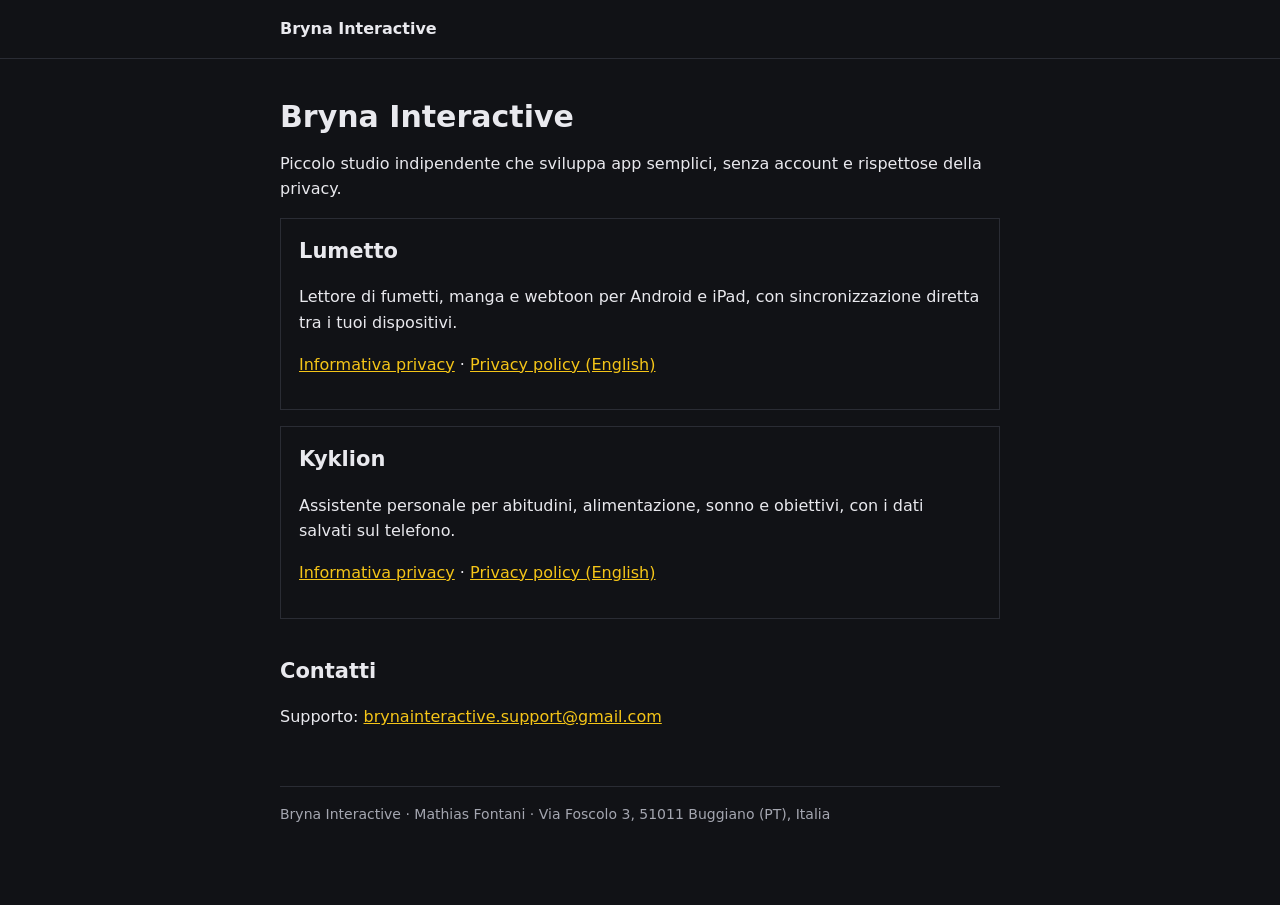
==== index.html @ 42f724b0 "Add files via upload" ====
<!DOCTYPE html>
<html lang="it">
<head>
<meta charset="utf-8">
<meta name="viewport" content="width=device-width, initial-scale=1">
<title>Bryna Interactive</title>
<meta name="description" content="Bryna Interactive: app indipendenti per Android e iPad. Lumetto e Kyklion.">
<link rel="stylesheet" href="style.css">
</head>
<body>
<header class="sito"><div><a class="marchio" href="./">Bryna Interactive</a></div></header>
<main>
  <h1>Bryna Interactive</h1>
  <p>Piccolo studio indipendente che sviluppa app semplici, senza account e rispettose della privacy.</p>

  <section class="app">
    <h2>Lumetto</h2>
    <p>Lettore di fumetti, manga e webtoon per Android e iPad, con sincronizzazione diretta tra i tuoi dispositivi.</p>
    <p><a href="lumetto/privacy.html">Informativa privacy</a> · <a href="lumetto/privacy.html#en">Privacy policy (English)</a></p>
  </section>

  <section class="app">
    <h2>Kyklion</h2>
    <p>Assistente personale per abitudini, alimentazione, sonno e obiettivi, con i dati salvati sul telefono.</p>
    <p><a href="kyklion/privacy.html">Informativa privacy</a> · <a href="kyklion/privacy.html#en">Privacy policy (English)</a></p>
  </section>

  <h2>Contatti</h2>
  <p>Supporto: <a href="mailto:brynainteractive.support@gmail.com">brynainteractive.support@gmail.com</a></p>

  <footer>Bryna Interactive · Mathias Fontani · Via Foscolo 3, 51011 Buggiano (PT), Italia</footer>
</main>
</body>
</html>
---- style.css ----
:root {
  --sfondo: #111216;
  --testo: #e9e9ee;
  --tenue: #a4a6b0;
  --accento: #f5c518;
  --linea: #2a2c34;
}
* { box-sizing: border-box; }
html { -webkit-text-size-adjust: 100%; }
body {
  margin: 0;
  background: var(--sfondo);
  color: var(--testo);
  font: 16px/1.6 system-ui, -apple-system, "Segoe UI", Roboto, sans-serif;
}
main { max-width: 760px; margin: 0 auto; padding: 40px 20px 80px; }
header.sito { border-bottom: 1px solid var(--linea); }
header.sito div { max-width: 760px; margin: 0 auto; padding: 16px 20px; display: flex; gap: 16px; align-items: baseline; flex-wrap: wrap; }
header.sito a.marchio { color: var(--testo); font-weight: 700; text-decoration: none; }
nav.lingue { margin-left: auto; font-size: 14px; }
a { color: var(--accento); }
h1 { font-size: 30px; line-height: 1.2; margin: 0 0 8px; }
h2 { font-size: 21px; margin: 36px 0 8px; }
h3 { font-size: 17px; margin: 24px 0 6px; }
p.data { color: var(--tenue); margin-top: 0; }
.riquadro { border: 1px solid var(--linea); border-left: 3px solid var(--accento); padding: 12px 16px; margin: 20px 0; }
.riquadro p { margin: 6px 0; }
ul { padding-left: 22px; }
table { border-collapse: collapse; width: 100%; margin: 12px 0; font-size: 15px; }
th, td { border: 1px solid var(--linea); padding: 8px 10px; text-align: left; vertical-align: top; }
th { color: var(--tenue); font-weight: 600; }
hr { border: 0; border-top: 1px solid var(--linea); margin: 56px 0; }
footer { color: var(--tenue); font-size: 14px; border-top: 1px solid var(--linea); padding-top: 16px; margin-top: 56px; }
.app { border: 1px solid var(--linea); padding: 16px 18px; margin: 16px 0; }
.app h2 { margin-top: 0; }
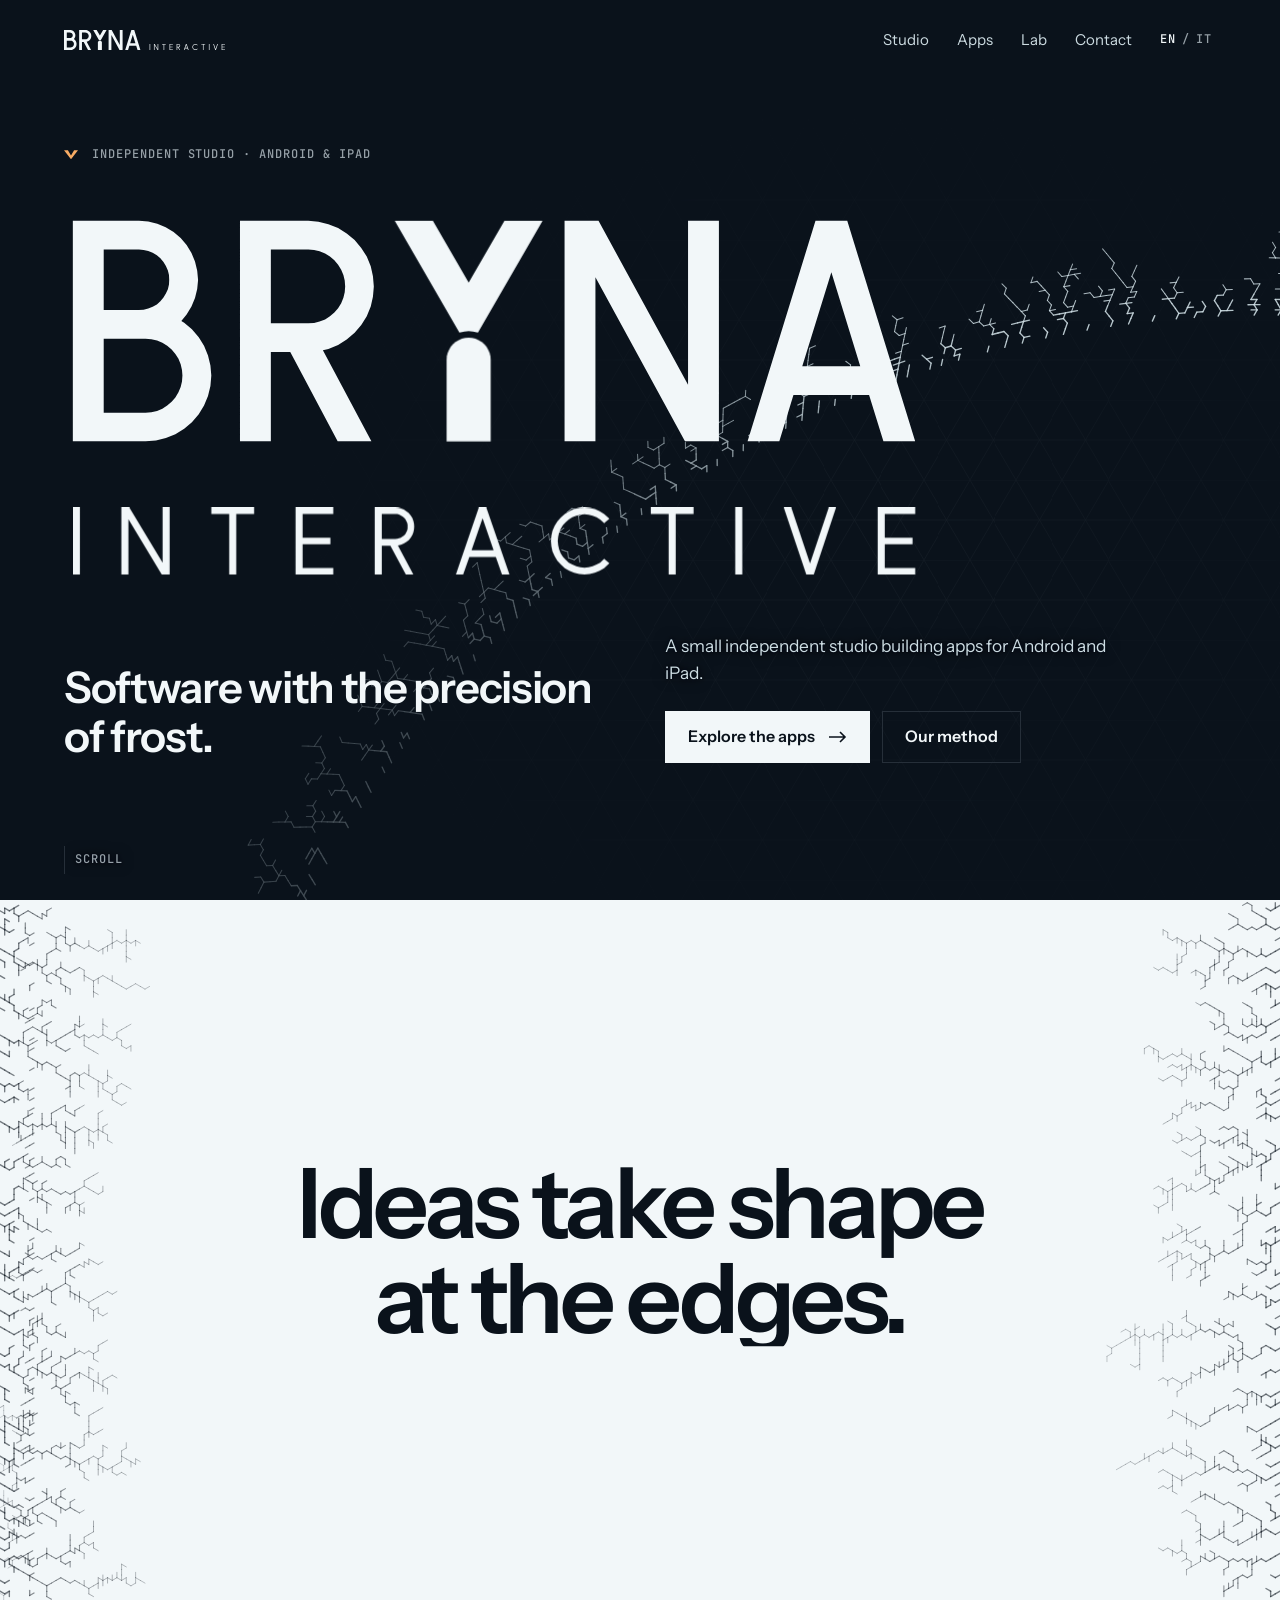
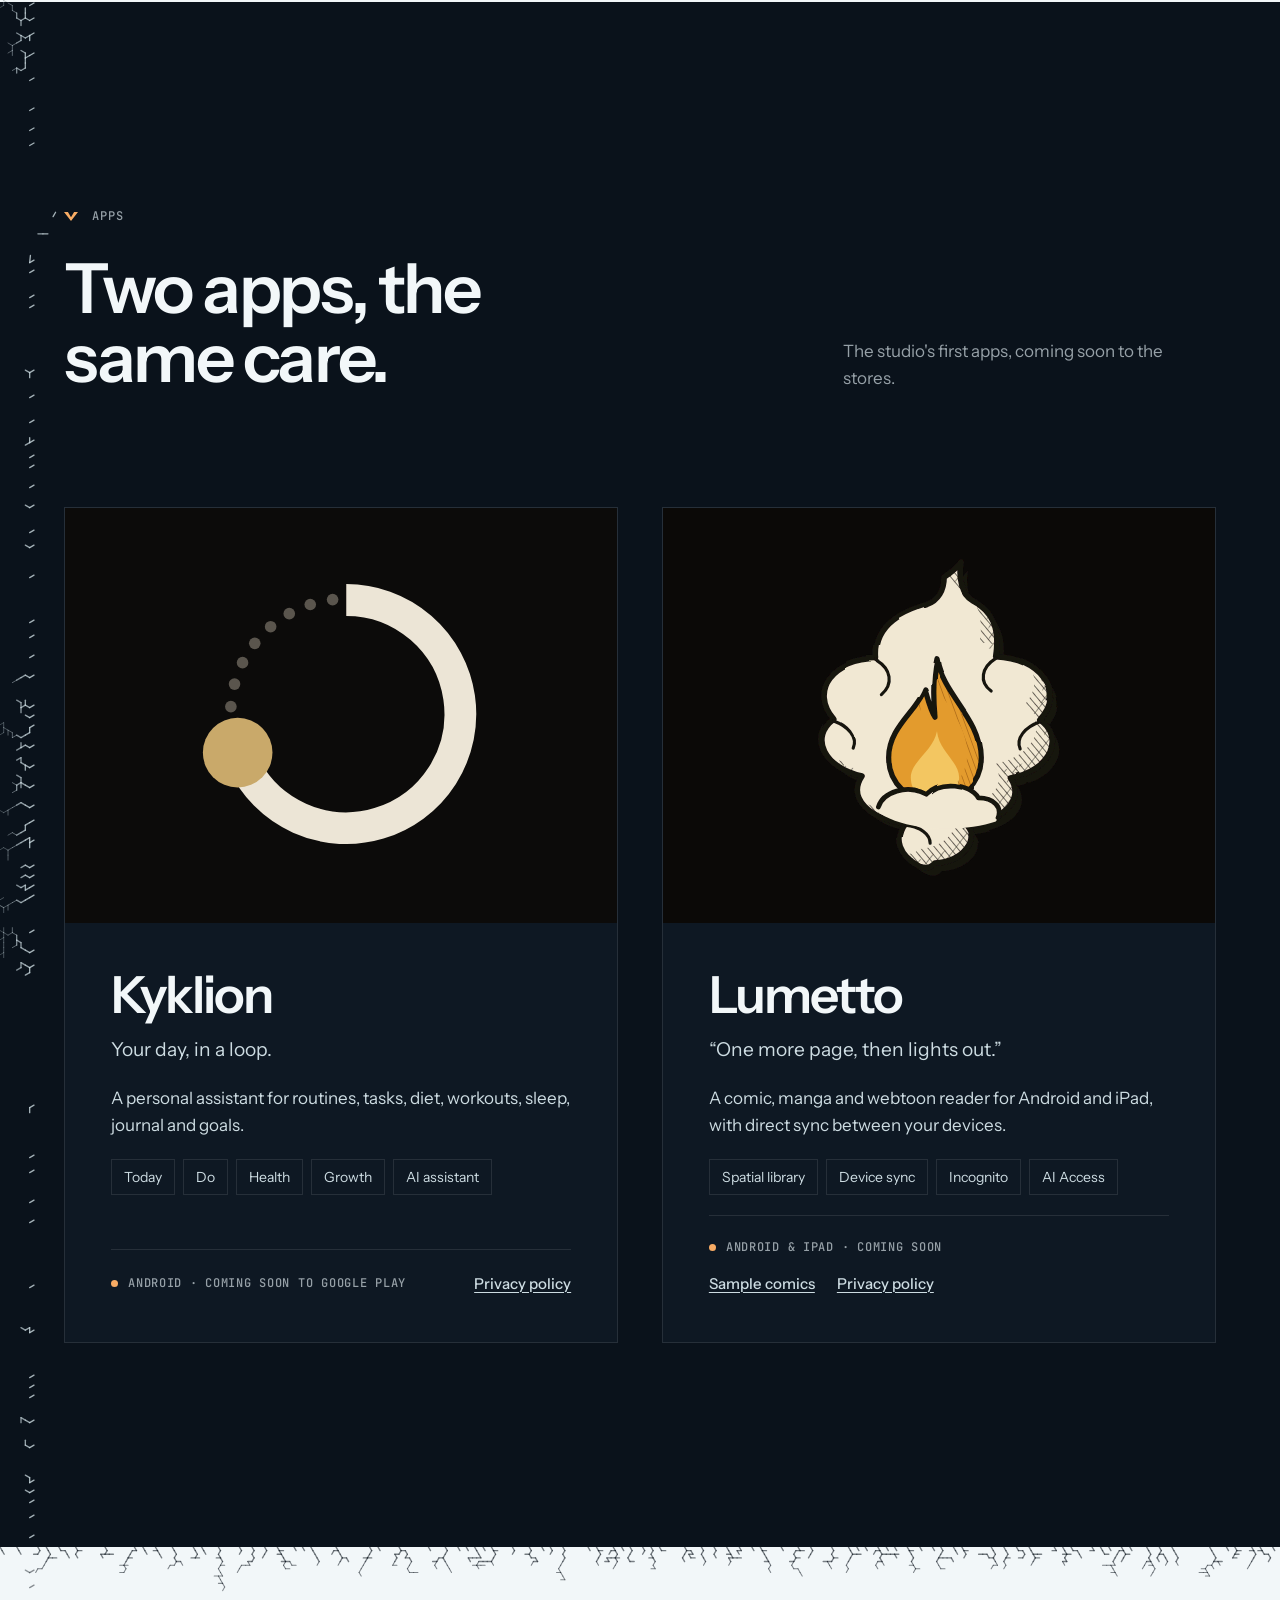
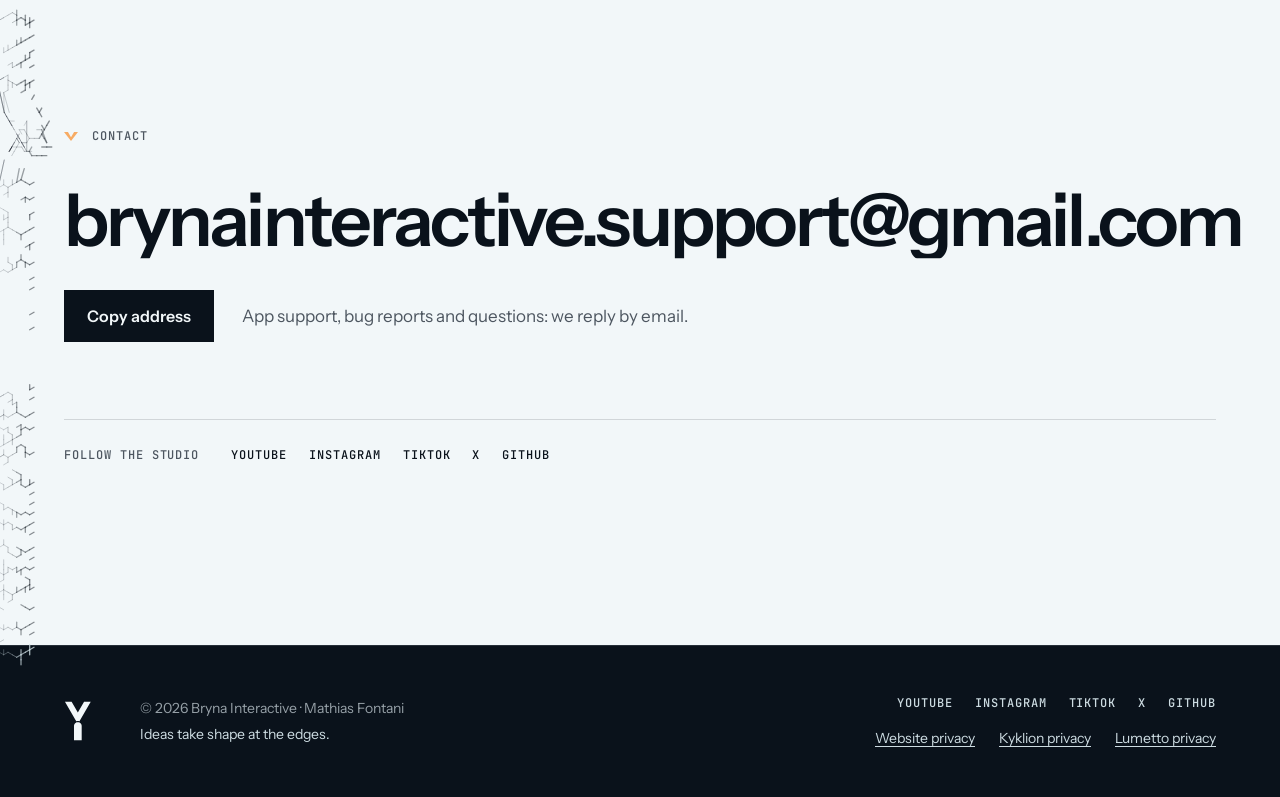
==== commit b2191bf8: "Restyle" ====
--- a/index.html
+++ b/index.html
@@ -1,34 +1,216 @@
 <!DOCTYPE html>
-<html lang="it">
+<html lang="en" data-lang="en" data-titolo-en="Bryna Interactive — independent app studio for Android and iPad" data-titolo-it="Bryna Interactive — studio indipendente di app per Android e iPad" data-desc-en="Bryna Interactive is an independent studio building apps for Android and iPad: Kyklion and Lumetto." data-desc-it="Bryna Interactive è uno studio indipendente che sviluppa app per Android e iPad: Kyklion e Lumetto.">
 <head>
 <meta charset="utf-8">
-<meta name="viewport" content="width=device-width, initial-scale=1">
-<title>Bryna Interactive</title>
-<meta name="description" content="Bryna Interactive: app indipendenti per Android e iPad. Lumetto e Kyklion.">
+<meta name="viewport" content="width=device-width, initial-scale=1, viewport-fit=cover">
+<title>Bryna Interactive — independent app studio for Android and iPad</title>
+<meta name="description" content="Bryna Interactive is an independent studio building apps for Android and iPad: Kyklion and Lumetto.">
+<link rel="canonical" href="https://bryna-interactive.github.io/">
+<meta name="theme-color" content="#0A121B">
+<meta name="color-scheme" content="dark">
+<link rel="icon" href="favicon.svg" type="image/svg+xml">
+<meta property="og:type" content="website">
+<meta property="og:site_name" content="Bryna Interactive">
+<meta property="og:title" content="Bryna Interactive — independent app studio for Android and iPad">
+<meta property="og:description" content="Bryna Interactive is an independent studio building apps for Android and iPad: Kyklion and Lumetto.">
+<meta property="og:url" content="https://bryna-interactive.github.io/">
+<meta property="og:locale" content="en_GB">
+<meta property="og:locale:alternate" content="it_IT">
+<meta property="og:image" content="https://bryna-interactive.github.io/og.png">
+<meta property="og:image:width" content="1200">
+<meta property="og:image:height" content="630">
+<meta name="twitter:card" content="summary_large_image">
+<link rel="preload" href="instrument-sans.woff2" as="font" type="font/woff2" crossorigin>
 <link rel="stylesheet" href="style.css">
+<script>
+  (function (d) {
+    var l = 'en';
+    try { if (localStorage.getItem('bryna-lingua') === 'it') l = 'it'; } catch (e) {}
+    d.lang = l; d.setAttribute('data-lang', l); d.className = 'js';
+  })(document.documentElement);
+</script>
+<script type="application/ld+json">{"@context": "https://schema.org", "@type": "Organization", "name": "Bryna Interactive", "url": "https://bryna-interactive.github.io/", "logo": "https://bryna-interactive.github.io/og.png", "email": "brynainteractive.support@gmail.com", "founder": {"@type": "Person", "name": "Mathias Fontani"}, "sameAs": ["https://www.youtube.com/@BrynaInteractive", "https://www.instagram.com/brynainteractive/", "https://www.tiktok.com/@brynainteractive", "https://x.com/BrynaInt", "https://github.com/Bryna-Interactive"]}</script>
 </head>
-<body>
-<header class="sito"><div><a class="marchio" href="./">Bryna Interactive</a></div></header>
-<main>
-  <h1>Bryna Interactive</h1>
-  <p>Piccolo studio indipendente che sviluppa app semplici, senza account e rispettose della privacy.</p>
-
-  <section class="app">
-    <h2>Lumetto</h2>
-    <p>Lettore di fumetti, manga e webtoon per Android e iPad, con sincronizzazione diretta tra i tuoi dispositivi.</p>
-    <p><a href="lumetto/privacy.html">Informativa privacy</a> · <a href="lumetto/privacy.html#en">Privacy policy (English)</a></p>
-  </section>
-
-  <section class="app">
-    <h2>Kyklion</h2>
-    <p>Assistente personale per abitudini, alimentazione, sonno e obiettivi, con i dati salvati sul telefono.</p>
-    <p><a href="kyklion/privacy.html">Informativa privacy</a> · <a href="kyklion/privacy.html#en">Privacy policy (English)</a></p>
-  </section>
-
-  <h2>Contatti</h2>
-  <p>Supporto: <a href="mailto:brynainteractive.support@gmail.com">brynainteractive.support@gmail.com</a></p>
-
-  <footer>Bryna Interactive · Mathias Fontani · Via Foscolo 3, 51011 Buggiano (PT), Italia</footer>
+<body class="p-home">
+<a class="skip" href="#contenuto"><span class="t-en" lang="en">Skip to content</span><span class="t-it" lang="it">Vai al contenuto</span></a>
+<svg width="0" height="0" style="position:absolute" aria-hidden="true" focusable="false">
+  <defs>
+    <path id="b-altre" fill="currentColor" fill-rule="evenodd" d="M42.2 98.5 L46.5 96.8 L50.5 94.3 L54.0 91.3 L57.1 87.7 L59.5 83.8 L61.3 79.4 L62.4 74.9 L62.8 70.2 L62.4 65.6 L61.3 61.1 L59.5 56.7 L57.1 52.8 L54.0 49.2 L50.5 46.2 L49.2 45.4 L51.6 42.5 L53.8 38.9 L55.4 35.0 L56.4 30.9 L56.8 26.8 L56.4 22.6 L55.4 18.5 L53.8 14.6 L51.6 11.0 L48.9 7.8 L45.7 5.1 L42.1 2.9 L38.3 1.3 L34.2 0.3 L30.0 0.0 L0.0 0.0 L0.0 100.0 L33.0 100.0 L37.7 99.6ZM39.7 17.0 L41.1 18.7 L42.2 20.5 L43.1 22.5 L43.6 24.6 L43.7 26.8 L43.6 28.9 L43.1 31.0 L42.2 33.0 L41.1 34.8 L39.7 36.5 L38.1 37.9 L36.2 39.0 L34.2 39.8 L32.1 40.3 L30.0 40.5 L14.0 40.5 L14.0 13.0 L30.0 13.0 L32.1 13.2 L34.2 13.7 L36.2 14.5 L38.1 15.6ZM42.8 56.7 L44.8 58.4 L46.5 60.4 L47.9 62.6 L48.9 65.1 L49.5 67.6 L49.7 70.2 L49.5 72.9 L48.9 75.4 L47.9 77.8 L46.5 80.1 L44.8 82.1 L42.8 83.8 L40.6 85.2 L38.2 86.2 L35.6 86.8 L33.0 87.0 L14.0 87.0 L14.0 53.5 L33.0 53.5 L35.6 53.7 L38.2 54.3 L40.6 55.3ZM135.4 100.0 L113.4 58.7 L115.9 58.1 L120.3 56.3 L124.2 53.8 L127.8 50.8 L130.8 47.2 L133.3 43.3 L135.1 38.9 L136.1 34.4 L136.5 29.8 L136.1 25.1 L135.1 20.6 L133.3 16.2 L130.8 12.3 L127.8 8.7 L124.2 5.7 L120.3 3.2 L115.9 1.5 L111.4 0.4 L106.8 0.0 L75.8 0.0 L75.8 100.0 L89.8 100.0 L89.8 59.5 L98.6 59.5 L120.1 100.0ZM120.3 39.6 L118.6 41.6 L116.6 43.3 L114.4 44.7 L111.9 45.7 L109.4 46.3 L106.8 46.5 L89.8 46.5 L89.8 13.0 L106.8 13.0 L109.4 13.2 L111.9 13.8 L114.4 14.8 L116.6 16.2 L118.6 17.9 L120.3 19.9 L121.7 22.2 L122.7 24.6 L123.3 27.1 L123.5 29.8 L123.3 32.4 L122.7 34.9 L121.7 37.4ZM277.6 100.0 L293.0 100.0 L293.0 0.0 L279.0 0.0 L279.0 74.4 L238.4 0.0 L223.0 0.0 L223.0 100.0 L237.0 100.0 L237.0 25.6ZM336.8 0.0 L306.0 100.0 L320.4 100.0 L326.8 79.0 L361.1 79.0 L367.6 100.0 L382.0 100.0 L351.2 0.0ZM330.8 66.0 L344.0 23.3 L357.1 66.0Z"/>
+    <path id="b-stelo" fill="currentColor" d="M189.4 61.4 L189.0 59.9 L188.4 58.5 L187.6 57.1 L186.6 55.9 L185.4 54.9 L184.0 54.1 L182.6 53.5 L181.1 53.1 L179.5 53.0 L177.9 53.1 L176.4 53.5 L175.0 54.1 L173.6 54.9 L172.4 55.9 L171.4 57.1 L170.6 58.5 L170.0 59.9 L169.6 61.4 L169.5 63.0 L169.5 100.0 L189.5 100.0 L189.5 63.0Z"/>
+    <path id="b-cristallo" fill="currentColor" d="M177.5 50.2 L179.5 50.0 L181.5 50.2 L183.7 50.7 L213.0 0.0 L195.7 0.0 L179.5 28.0 L163.3 0.0 L146.0 0.0 L175.3 50.7Z"/>
+    <path id="b-desc" fill="currentColor" fill-rule="evenodd" d="M3.2 30.4 L3.2 0.0 L0.0 0.0 L0.0 30.4ZM40.3 30.4 L43.9 30.4 L43.9 0.0 L40.7 0.0 L40.7 25.1 L25.6 0.0 L22.0 0.0 L22.0 30.4 L25.2 30.4 L25.2 5.3ZM82.2 0.0 L62.8 0.0 L62.8 3.0 L70.9 3.0 L70.9 30.4 L74.1 30.4 L74.1 3.0 L82.2 3.0ZM101.0 0.0 L101.0 30.4 L118.1 30.4 L118.1 27.4 L104.2 27.4 L104.2 16.7 L116.8 16.7 L116.8 13.7 L104.2 13.7 L104.2 3.0 L118.1 3.0 L118.1 0.0ZM154.4 30.4 L147.4 17.2 L148.8 16.9 L150.1 16.3 L151.2 15.6 L152.3 14.8 L153.2 13.7 L153.9 12.6 L154.4 11.3 L154.7 10.0 L154.8 8.6 L154.7 7.3 L154.4 6.0 L153.9 4.7 L153.2 3.6 L152.3 2.5 L151.2 1.7 L150.1 0.9 L148.8 0.4 L147.5 0.1 L146.2 0.0 L136.9 0.0 L136.9 30.4 L140.1 30.4 L140.1 17.3 L144.0 17.3 L151.0 30.4ZM150.2 4.6 L150.8 5.3 L151.2 6.1 L151.6 6.9 L151.8 7.8 L151.8 8.6 L151.8 9.5 L151.6 10.4 L151.2 11.2 L150.8 12.0 L150.2 12.7 L149.5 13.2 L148.7 13.7 L147.9 14.0 L147.1 14.2 L146.2 14.3 L140.1 14.3 L140.1 3.0 L146.2 3.0 L147.1 3.0 L147.9 3.2 L148.7 3.6 L149.5 4.1ZM187.5 0.0 L184.1 0.0 L173.7 30.4 L177.0 30.4 L179.8 22.4 L191.8 22.4 L194.6 30.4 L198.0 30.4ZM190.8 19.4 L180.8 19.4 L185.8 4.9ZM234.4 0.2 L232.0 0.0 L229.6 0.2 L227.3 0.7 L225.1 1.7 L223.1 2.9 L221.3 4.5 L219.7 6.3 L218.5 8.3 L217.5 10.5 L217.0 12.8 L216.8 15.2 L217.0 17.6 L217.5 19.9 L218.5 22.1 L219.7 24.1 L221.3 25.9 L223.1 27.5 L225.1 28.7 L227.3 29.6 L229.6 30.2 L232.0 30.4 L234.4 30.2 L236.7 29.6 L238.9 28.7 L240.9 27.5 L242.7 25.9 L243.3 25.3 L240.9 23.2 L240.5 23.7 L239.1 25.0 L237.5 25.9 L235.7 26.7 L233.9 27.1 L232.0 27.3 L230.1 27.1 L228.3 26.7 L226.5 25.9 L224.9 25.0 L223.5 23.7 L222.2 22.3 L221.2 20.7 L220.5 18.9 L220.1 17.1 L219.9 15.2 L220.1 13.3 L220.5 11.5 L221.2 9.7 L222.2 8.1 L223.5 6.7 L224.9 5.4 L226.5 4.4 L228.3 3.7 L230.1 3.3 L232.0 3.1 L233.9 3.3 L235.7 3.7 L237.5 4.4 L239.1 5.4 L240.5 6.7 L240.9 7.1 L243.3 5.1 L242.7 4.5 L240.9 2.9 L238.9 1.7 L236.7 0.7ZM262.1 0.0 L262.1 3.0 L270.2 3.0 L270.2 30.4 L273.4 30.4 L273.4 3.0 L281.5 3.0 L281.5 0.0ZM303.6 30.4 L303.6 0.0 L300.4 0.0 L300.4 30.4ZM336.0 30.4 L346.1 0.0 L342.8 0.0 L334.3 25.4 L325.8 0.0 L322.4 0.0 L332.6 30.4ZM365.0 0.0 L365.0 30.4 L382.0 30.4 L382.0 27.4 L368.2 27.4 L368.2 16.7 L380.8 16.7 L380.8 13.7 L368.2 13.7 L368.2 3.0 L382.0 3.0 L382.0 0.0Z"/>
+    <path id="b-simbolo" fill="currentColor" fill-rule="evenodd" d="M-4.2 50.7 L-2.0 50.2 L0.0 50.0 L2.0 50.2 L4.2 50.7 L33.5 0.0 L16.2 0.0 L0.0 28.0 L-16.2 0.0 L-33.5 0.0ZM9.5 59.9 L8.9 58.5 L8.1 57.1 L7.1 55.9 L5.9 54.9 L4.5 54.1 L3.1 53.5 L1.6 53.1 L0.0 53.0 L-1.6 53.1 L-3.1 53.5 L-4.5 54.1 L-5.9 54.9 L-7.1 55.9 L-8.1 57.1 L-8.9 58.5 L-9.5 59.9 L-9.9 61.4 L-10.0 63.0 L-10.0 100.0 L10.0 100.0 L10.0 63.0 L9.9 61.4Z"/>
+    <symbol id="freccia" viewBox="0 0 18 12"><path d="M0 6h16M11 1l5 5-5 5" fill="none" stroke="currentColor" stroke-width="1.6"/></symbol>
+    <symbol id="v" viewBox="0 0 16 10"><path d="M0 0h4.5L8 5.8 11.5 0H16L8 10z" fill="currentColor"/></symbol>
+  </defs>
+</svg>
+
+<header class="top" id="testata">
+  <div class="top-in">
+    <a class="logo-link" href="#inizio" aria-label="Bryna Interactive — home">
+      <svg viewBox="0 0 806 100" aria-hidden="true"><use href="#b-altre"/><use href="#b-stelo"/><use href="#b-cristallo"/><use href="#b-desc" transform="translate(428 70) scale(.987)"/></svg>
+    </a>
+    <nav class="nav" id="menu" aria-label="Menu">
+      <a href="studio.html"><span class="t-en" lang="en">Studio</span><span class="t-it" lang="it">Studio</span></a>
+      <a href="#progetti"><span class="t-en" lang="en">Apps</span><span class="t-it" lang="it">App</span></a>
+      <a href="lab.html"><span class="t-en" lang="en">Lab</span><span class="t-it" lang="it">Laboratorio</span></a>
+      <a href="#contatti"><span class="t-en" lang="en">Contact</span><span class="t-it" lang="it">Contatti</span></a>
+    </nav>
+    <button class="lang" type="button" id="lingua"><span data-l="en">EN</span>/<span data-l="it">IT</span></button>
+    <button class="menu-btn" type="button" aria-controls="menu" aria-expanded="false" aria-label="Menu"><span></span><span></span></button>
+  </div>
+</header>
+
+<main id="contenuto">
+
+<section class="hero" id="inizio">
+    <div class="hero-reticolo" aria-hidden="true"></div>
+    <canvas id="brina-hero" aria-hidden="true"></canvas>
+    <div class="hero-in">
+      <p class="kicker mono"><span class="t-en" lang="en">Independent studio · Android &amp; iPad</span><span class="t-it" lang="it">Studio indipendente · Android e iPad</span></p>
+      <h1 class="h-marchio" style="margin:0">
+        <svg class="marchio-hero" viewBox="-4 -4 390 168.4" role="img" aria-label="BRYNA INTERACTIVE">
+          <use href="#b-altre"/>
+          <path class="asta" fill="currentColor" d="M186.5 0.0 L186.5 100.0 L172.5 100.0 L172.5 0.0Z"/>
+          <use class="stelo" href="#b-stelo"/>
+          <use class="cristallo" href="#b-cristallo"/>
+          <circle class="lampo" cx="179.5" cy="51.9" r="1.6" fill="#F7AB64"/>
+          <use class="descrittore" href="#b-desc" transform="translate(0 130)"/>
+        </svg>
+      </h1>
+      <div class="hero-righe">
+        <p class="hero-titolo">
+          <span class="t-en" lang="en"><span class="riga"><span style="--ritardo:2.5s">Software with the precision</span></span><span class="riga"><span style="--ritardo:2.65s">of frost.</span></span></span>
+          <span class="t-it" lang="it"><span class="riga"><span style="--ritardo:2.5s">Software con la precisione</span></span><span class="riga"><span style="--ritardo:2.65s">della brina.</span></span></span>
+        </p>
+        <div class="hero-dx">
+          <p><span class="t-en" lang="en">A small independent studio building apps for Android and iPad.</span><span class="t-it" lang="it">Piccolo studio indipendente che sviluppa app per Android e iPad.</span></p>
+          <div class="cta">
+            <a class="btn" href="#progetti"><span class="t-en" lang="en">Explore the apps</span><span class="t-it" lang="it">Scopri le app</span><svg class="freccia" aria-hidden="true"><use href="#freccia"/></svg></a>
+            <a class="btn vuoto" href="studio.html#metodo"><span class="t-en" lang="en">Our method</span><span class="t-it" lang="it">Il metodo</span></a>
+          </div>
+        </div>
+      </div>
+    </div>
+    <div class="hero-meta">
+      <div class="wrap mono">
+        <a class="scorri" href="#margini"><i></i><span class="t-en" lang="en">Scroll</span><span class="t-it" lang="it">Scorri</span></a>
+      </div>
+    </div>
+  </section>
+
+<section class="margini chiara" id="margini" aria-labelledby="t-margini">
+    <canvas class="brina-margine sx" aria-hidden="true"></canvas>
+    <canvas class="brina-margine dx" aria-hidden="true"></canvas>
+    <div class="wrap">
+      <h2 class="frase" id="t-margini" data-taglio><span class="t-en" lang="en">Ideas take shape at the edges.</span><span class="t-it" lang="it">Le idee prendono forma ai margini.</span></h2>
+    </div>
+  </section>
+
+<section class="section" id="progetti" aria-labelledby="t-progetti">
+    <div class="wrap">
+      <div class="progetti-testa">
+        <div>
+          <p class="kicker mono"><span class="t-en" lang="en">Apps</span><span class="t-it" lang="it">App</span></p>
+          <h2 class="titolo" id="t-progetti" data-taglio><span class="t-en" lang="en">Two apps, the same care.</span><span class="t-it" lang="it">Due app, la stessa cura.</span></h2>
+        </div>
+        <p data-rivela><span class="t-en" lang="en">The studio's first apps, coming soon to the stores.</span><span class="t-it" lang="it">Le prime app dello studio, in arrivo sugli store.</span></p>
+      </div>
+      <div class="app-griglia">
+        <article class="app kyklion" data-osserva aria-labelledby="t-kyklion">
+          <div class="visivo"><svg viewBox="60 78 380 360" role="img" aria-label="Kyklion"><path class="kyk-anello" d="M256.9 106.8A149.5 149.5 0 1 1 121.4 319.5" fill="none" stroke="#ECE5D6" stroke-width="41.7"/><circle class="kyk-punto" style="transition-delay:1.00s" cx="239.0" cy="106.3" r="7.6" fill="#5A554D"/><circle class="kyk-punto" style="transition-delay:1.09s" cx="209.7" cy="112.7" r="7.6" fill="#5A554D"/><circle class="kyk-punto" style="transition-delay:1.18s" cx="182.2" cy="124.7" r="7.6" fill="#5A554D"/><circle class="kyk-punto" style="transition-delay:1.27s" cx="157.8" cy="141.8" r="7.6" fill="#5A554D"/><circle class="kyk-punto" style="transition-delay:1.36s" cx="137.0" cy="163.6" r="7.6" fill="#5A554D"/><circle class="kyk-punto" style="transition-delay:1.45s" cx="121.0" cy="188.9" r="7.6" fill="#5A554D"/><circle class="kyk-punto" style="transition-delay:1.54s" cx="110.5" cy="217.0" r="7.6" fill="#5A554D"/><circle class="kyk-punto" style="transition-delay:1.63s" cx="105.7" cy="246.6" r="7.6" fill="#5A554D"/><circle class="kyk-oro" cx="114.6" cy="306.8" r="45.6" fill="#C9A96A"/></svg></div>
+          <div class="app-corpo">
+            <h3 id="t-kyklion">Kyklion</h3>
+            <p class="motto"><span class="t-en" lang="en">Your day, in a loop.</span><span class="t-it" lang="it">La tua giornata in un ciclo.</span></p>
+            <p class="desc"><span class="t-en" lang="en">A personal assistant for routines, tasks, diet, workouts, sleep, journal and goals.</span><span class="t-it" lang="it">Assistente personale per routine, task, dieta, workout, sonno, diario e obiettivi.</span></p>
+            <ul class="etichette">
+              <li><span class="t-en" lang="en">Today</span><span class="t-it" lang="it">Oggi</span></li>
+              <li><span class="t-en" lang="en">Do</span><span class="t-it" lang="it">Fare</span></li>
+              <li><span class="t-en" lang="en">Health</span><span class="t-it" lang="it">Salute</span></li>
+              <li><span class="t-en" lang="en">Growth</span><span class="t-it" lang="it">Crescita</span></li>
+              <li><span class="t-en" lang="en">AI assistant</span><span class="t-it" lang="it">Assistente IA</span></li>
+            </ul>
+            <div class="meta mono">
+              <span class="stato"><span class="t-en" lang="en">Android · coming soon to Google&nbsp;Play</span><span class="t-it" lang="it">Android · in arrivo su Google&nbsp;Play</span></span>
+              <span class="link-app">
+                <a class="t-en" lang="en" href="kyklion/privacy.html#en">Privacy policy</a><a class="t-it" lang="it" href="kyklion/privacy.html">Informativa privacy</a>
+              </span>
+            </div>
+          </div>
+        </article>
+        <article class="app lumetto" data-osserva aria-labelledby="t-lumetto">
+          <div class="visivo"><svg viewBox="36 12 144 166" role="img" aria-label="Lumetto"><defs><path id="lu-n" d="M98.8 170.3C89 165.8 85.5 156.8 91.5 148.7C73.4 146.9 62.5 136.1 69.7 125.3C50.4 120.8 43.1 105.5 55.2 96.5C43.1 82.1 55.2 66.8 76.9 66.8C75.5 49 92 43 102 40C107.5 38 110.5 33 110.5 26.5C113.5 24.5 116.5 22 119 19C117.5 27 119.5 35 125 38.5C134 43 138.5 51 136.2 65.9C158.1 66.8 171.3 83 158.1 97.4C170.2 105.5 164.1 122.6 143.5 126.2C150.7 137 139.9 147.8 121.8 149.6C127.8 156.8 120.5 167.6 106 168.5C103.6 171.2 101.1 171.2 98.8 170.3Z"/><path id="lu-f" d="M101 70C104 88 123 100 123 119C123 132 113 141 100 141C87 141 77 132 77 119C77 104 91 96 95 85C97 92 98 96 100 99C99 88 99 79 101 70Z"/><filter id="lu-r" x="-10%" y="-10%" width="120%" height="120%"><feTurbulence type="fractalNoise" baseFrequency="0.03" numOctaves="2" seed="4"/><feDisplacementMap in="SourceGraphic" scale="1.5"/></filter><pattern id="lu-t1" width="2.8" height="2.8" patternUnits="userSpaceOnUse" patternTransform="rotate(-40)"><line x1="0" y1="0" x2="0" y2="2.8" stroke="#16120E" stroke-width="0.75"/></pattern><pattern id="lu-t2" width="3.4" height="3.4" patternUnits="userSpaceOnUse" patternTransform="rotate(38)"><line x1="0" y1="0" x2="0" y2="3.4" stroke="#16120E" stroke-width="0.6"/></pattern><pattern id="lu-tf" width="2.6" height="2.6" patternUnits="userSpaceOnUse" patternTransform="rotate(-20)"><line x1="0" y1="0" x2="0" y2="2.6" stroke="#9A5A12" stroke-width="0.7"/></pattern><mask id="lu-o1"><use href="#lu-n" fill="#fff"/><use href="#lu-n" fill="#000" transform="translate(-8 -7)"/></mask><mask id="lu-o2"><use href="#lu-n" fill="#fff"/><use href="#lu-n" fill="#000" transform="translate(-4 -4)"/></mask><mask id="lu-of"><use href="#lu-f" fill="#fff"/><use href="#lu-f" fill="#000" transform="translate(-7 -2)"/></mask></defs><use href="#lu-n" fill="#16120E" transform="translate(3.5 4)" filter="url(#lu-r)"/><use href="#lu-n" fill="#F1E8D3"/><rect width="200" height="200" fill="url(#lu-t1)" mask="url(#lu-o1)" opacity="0.8" filter="url(#lu-r)"/><rect width="200" height="200" fill="url(#lu-t2)" mask="url(#lu-o2)" opacity="0.7" filter="url(#lu-r)"/><use href="#lu-n" fill="none" stroke="#16120E" stroke-width="2.86" stroke-linejoin="round" filter="url(#lu-r)"/><g fill="none" stroke="#16120E" stroke-width="1.56" stroke-linecap="round" filter="url(#lu-r)"><path d="M76.9 67.7C84.2 72.2 85.5 79.4 79.4 84.8"/><path d="M136.2 66.8C129 71.3 127.8 78.5 133.9 83"/><path d="M55.2 97.4C62.5 100.1 67.3 105.5 64.9 110.9"/><path d="M158.1 98.3C150.7 101 146 106.4 148.3 111.8"/><path d="M91.5 149.6C98.8 150.5 103.6 154.1 103.6 158.6"/></g><g transform="translate(6 -3)"><g class="lu-fiamma"><use href="#lu-f" fill="#E39B2D"/><path d="M101 106C102 116 112 121 112 129C112 136 107 140 100 140C93 140 88 136 88 129C88 121 99 116 101 106Z" fill="#F3C661"/><rect width="200" height="200" fill="url(#lu-tf)" mask="url(#lu-of)" opacity="0.8"/><use href="#lu-f" fill="none" stroke="#16120E" stroke-width="2.6" stroke-linejoin="round" filter="url(#lu-r)"/></g></g><path d="M76.8 142.4C79 133.4 92 128.9 101.7 134.3C108.2 127.1 123.3 128.9 127.6 136.1C136.2 136.1 140.6 142.4 136.2 147.8C121.1 153.2 89.8 153.2 76.8 142.4Z" fill="#F1E8D3"/><path d="M77.9 140.6C80.1 133.4 92 128.9 101.7 134.3C108.2 127.1 123.3 128.9 127.6 136.1C135.2 136.1 139.5 140.6 137.3 146" fill="none" stroke="#16120E" stroke-width="2.34" stroke-linecap="round" stroke-linejoin="round" filter="url(#lu-r)"/></svg></div>
+          <div class="app-corpo">
+            <h3 id="t-lumetto">Lumetto</h3>
+            <p class="motto"><span class="t-en" lang="en">“One more page, then lights out.”</span><span class="t-it" lang="it">«Ancora una pagina, poi spengo il lume.»</span></p>
+            <p class="desc"><span class="t-en" lang="en">A comic, manga and webtoon reader for Android and iPad, with direct sync between your devices.</span><span class="t-it" lang="it">Lettore di fumetti, manga e webtoon per Android e iPad, con sincronizzazione diretta tra i tuoi dispositivi.</span></p>
+            <ul class="etichette">
+              <li><span class="t-en" lang="en">Spatial library</span><span class="t-it" lang="it">Libreria a navigazione spaziale</span></li>
+              <li><span class="t-en" lang="en">Device sync</span><span class="t-it" lang="it">Sincronizzazione tra dispositivi</span></li>
+              <li>Incognito</li>
+              <li><span class="t-en" lang="en">AI Access</span><span class="t-it" lang="it">Accesso AI</span></li>
+            </ul>
+            <div class="meta mono">
+              <span class="stato"><span class="t-en" lang="en">Android &amp; iPad · coming soon</span><span class="t-it" lang="it">Android e iPad · in arrivo</span></span>
+              <span class="link-app">
+                <a class="t-en" lang="en" href="lumetto/samples/">Sample comics</a><a class="t-it" lang="it" href="lumetto/samples/#it">Fumetti di prova</a>
+                <a class="t-en" lang="en" href="lumetto/privacy.html#en">Privacy policy</a><a class="t-it" lang="it" href="lumetto/privacy.html">Informativa privacy</a>
+              </span>
+            </div>
+          </div>
+        </article>
+      </div>
+    </div>
+  </section>
+
+<section class="section chiara contatti" id="contatti" aria-labelledby="t-contatti">
+    <canvas class="brina-bordo" aria-hidden="true"></canvas>
+    <div class="wrap">
+      <h2 class="kicker mono" id="t-contatti"><span class="t-en" lang="en">Contact</span><span class="t-it" lang="it">Contatti</span></h2>
+      <a class="grande" href="mailto:brynainteractive.support@gmail.com" data-taglio>brynainteractive.support@gmail.com</a>
+      <div class="contatti-riga">
+        <button class="btn" type="button" id="copia"><span class="t-en" lang="en">Copy address</span><span class="t-it" lang="it">Copia l'indirizzo</span></button>
+        <p><span class="t-en" lang="en">App support, bug reports and questions: we reply by email.</span><span class="t-it" lang="it">Supporto per le app, segnalazioni e domande: rispondiamo via email.</span></p>
+        <span class="copiato mono" id="esito" aria-live="polite"></span>
+      </div>
+      <div class="contatti-social">
+        <p class="mono"><span class="t-en" lang="en">Follow the studio</span><span class="t-it" lang="it">Segui lo studio</span></p>
+        <div class="social mono">
+        <a href="https://www.youtube.com/@BrynaInteractive" rel="me noopener" target="_blank">YouTube</a>
+        <a href="https://www.instagram.com/brynainteractive/" rel="me noopener" target="_blank">Instagram</a>
+        <a href="https://www.tiktok.com/@brynainteractive" rel="me noopener" target="_blank">TikTok</a>
+        <a href="https://x.com/BrynaInt" rel="me noopener" target="_blank">X</a>
+        <a href="https://github.com/Bryna-Interactive" rel="me noopener" target="_blank">GitHub</a>
+      </div>
+      </div>
+    </div>
+  </section>
+
 </main>
+<footer class="piede">
+  <div class="wrap">
+    <a class="piede-segno" href="#inizio" aria-label="Bryna Interactive — home"><svg viewBox="-36 -2 72 104" aria-hidden="true"><use href="#b-simbolo"/></svg></a>
+    <div class="piede-testo">
+      <p>© 2026 Bryna Interactive · Mathias Fontani</p>
+      <p class="piede-motto"><span class="t-en" lang="en">Ideas take shape at the edges.</span><span class="t-it" lang="it">Le idee prendono forma ai margini.</span></p>
+    </div>
+    <div class="piede-link">
+      <nav class="social mono" aria-label="Social">
+        <a href="https://www.youtube.com/@BrynaInteractive" rel="me noopener" target="_blank">YouTube</a>
+        <a href="https://www.instagram.com/brynainteractive/" rel="me noopener" target="_blank">Instagram</a>
+        <a href="https://www.tiktok.com/@brynainteractive" rel="me noopener" target="_blank">TikTok</a>
+        <a href="https://x.com/BrynaInt" rel="me noopener" target="_blank">X</a>
+        <a href="https://github.com/Bryna-Interactive" rel="me noopener" target="_blank">GitHub</a>
+      </nav>
+      <nav class="legali" aria-label="Privacy">
+        <a class="t-en" lang="en" href="privacy.html">Website privacy</a><a class="t-it" lang="it" href="privacy.html#it">Privacy del sito</a>
+        <a class="t-en" lang="en" href="kyklion/privacy.html#en">Kyklion privacy</a><a class="t-it" lang="it" href="kyklion/privacy.html">Informativa Kyklion</a>
+        <a class="t-en" lang="en" href="lumetto/privacy.html#en">Lumetto privacy</a><a class="t-it" lang="it" href="lumetto/privacy.html">Informativa Lumetto</a>
+      </nav>
+    </div>
+  </div>
+</footer>
+<canvas id="brina-filo" aria-hidden="true"></canvas>
+<script src="site.js" defer></script>
 </body>
 </html>
--- a/style.css
+++ b/style.css
@@ -1,35 +1,325 @@
+/* BRYNA INTERACTIVE — stile condiviso: home, informative, 404.
+   Palette e caratteri dell'identità approvata. Nessuna risorsa esterna. */
+
+@font-face { font-family: "Instrument Sans"; src: url("instrument-sans.woff2") format("woff2"); font-weight: 400 700; font-style: normal; font-display: swap; }
+@font-face { font-family: "JetBrains Mono"; src: url("jetbrains-mono.woff2") format("woff2"); font-weight: 500; font-style: normal; font-display: swap; }
+
 :root {
-  --sfondo: #111216;
-  --testo: #e9e9ee;
-  --tenue: #a4a6b0;
-  --accento: #f5c518;
-  --linea: #2a2c34;
-}
-* { box-sizing: border-box; }
-html { -webkit-text-size-adjust: 100%; }
-body {
-  margin: 0;
-  background: var(--sfondo);
-  color: var(--testo);
-  font: 16px/1.6 system-ui, -apple-system, "Segoe UI", Roboto, sans-serif;
-}
-main { max-width: 760px; margin: 0 auto; padding: 40px 20px 80px; }
-header.sito { border-bottom: 1px solid var(--linea); }
-header.sito div { max-width: 760px; margin: 0 auto; padding: 16px 20px; display: flex; gap: 16px; align-items: baseline; flex-wrap: wrap; }
-header.sito a.marchio { color: var(--testo); font-weight: 700; text-decoration: none; }
-nav.lingue { margin-left: auto; font-size: 14px; }
-a { color: var(--accento); }
-h1 { font-size: 30px; line-height: 1.2; margin: 0 0 8px; }
-h2 { font-size: 21px; margin: 36px 0 8px; }
-h3 { font-size: 17px; margin: 24px 0 6px; }
-p.data { color: var(--tenue); margin-top: 0; }
-.riquadro { border: 1px solid var(--linea); border-left: 3px solid var(--accento); padding: 12px 16px; margin: 20px 0; }
+  --notte: #0A121B; --notte-2: #0E1823; --notte-3: #262F39;
+  --brina: #F2F7F9; --ghiaccio: #CDDCE2; --lichene: #77938B; --lichene-s: #3C534C;
+  --alba: #F7AB64; --grafite: #4D5660; --nebbia: #96A0A7;
+  --sans: "Instrument Sans", system-ui, -apple-system, "Segoe UI", Roboto, sans-serif;
+  --mono: "JetBrains Mono", ui-monospace, SFMono-Regular, Menlo, Consolas, monospace;
+  --pad: clamp(20px, 5vw, 72px);
+  --max: 1320px;
+  --ease: cubic-bezier(.2, .8, .2, 1);
+  --reticolo: url("data:image/svg+xml,%3Csvg xmlns='http://www.w3.org/2000/svg' width='46.188' height='80'%3E%3Cpath d='M0 0H46.188M0 40H46.188M0 0L46.188 80M46.188 0L0 80' stroke='%23CDDCE2' stroke-width='.6' fill='none'/%3E%3C/svg%3E");
+  /* nomi usati dalle informative */
+  --sfondo: var(--notte); --testo: var(--brina); --tenue: var(--nebbia); --accento: var(--alba); --linea: var(--notte-3);
+}
+
+*, *::before, *::after { box-sizing: border-box; }
+html { -webkit-text-size-adjust: 100%; background: var(--notte); scroll-behavior: smooth; scroll-padding-top: 88px; }
+body { margin: 0; background: var(--notte); color: var(--brina); font: 400 17px/1.6 var(--sans); -webkit-font-smoothing: antialiased; }
+img, svg, canvas { display: block; }
+a { color: var(--ghiaccio); text-decoration-thickness: 1px; text-underline-offset: .22em; transition: color .3s var(--ease); }
+a:hover { color: var(--brina); }
+:focus-visible { outline: 2px solid var(--alba); outline-offset: 3px; }
+::selection { background: var(--ghiaccio); color: var(--notte); }
+button { font: inherit; color: inherit; }
+.mono { font-family: var(--mono); font-weight: 500; font-size: 12px; letter-spacing: .08em; text-transform: uppercase; }
+.sr-only { position: absolute !important; width: 1px; height: 1px; overflow: hidden; clip: rect(0 0 0 0); white-space: nowrap; }
+.skip { position: absolute; left: 12px; top: -60px; z-index: 100; background: var(--brina); color: var(--notte); padding: 10px 14px; }
+.skip:focus { top: 12px; }
+
+/* lingua: solo la home ha data-lang */
+html[data-lang="it"] .t-en, html[data-lang="en"] .t-it { display: none !important; }
+
+/* ------------------------------------------------------------------ intestazione */
+.top { position: fixed; inset: 0 0 auto; z-index: 50; border-bottom: 1px solid transparent; transition: background .5s var(--ease), border-color .5s var(--ease); }
+.top.scrolled { background: rgba(10, 18, 27, .84); -webkit-backdrop-filter: blur(14px); backdrop-filter: blur(14px); border-color: var(--notte-3); }
+.top-in { max-width: var(--max); margin: 0 auto; padding: 18px var(--pad); display: flex; align-items: center; gap: 24px; }
+.logo-link { display: flex; color: var(--brina); position: relative; z-index: 2; }
+.logo-link svg { height: 20px; width: auto; }
+.nav { margin-left: auto; display: flex; align-items: center; gap: 28px; }
+.nav a { color: var(--ghiaccio); text-decoration: none; font-size: 15px; position: relative; padding: 6px 0; }
+.nav a::after { content: ""; position: absolute; left: 0; right: 0; bottom: 0; height: 1px; background: currentColor; transform: scaleX(0); transform-origin: 0 50%; transition: transform .5s var(--ease); }
+.nav a:hover { color: var(--brina); }
+.nav a:hover::after { transform: scaleX(1); }
+.lang { position: relative; z-index: 2; display: inline-flex; align-items: center; gap: 6px; min-height: 44px; padding: 0 4px; background: none; border: 0; cursor: pointer; color: var(--nebbia); font-family: var(--mono); font-size: 12px; font-weight: 500; letter-spacing: .08em; }
+.lang b { font-weight: 500; color: var(--brina); }
+.menu-btn { display: none; position: relative; z-index: 2; width: 44px; height: 44px; margin-left: 4px; border: 1px solid var(--notte-3); background: none; cursor: pointer; }
+.menu-btn span { position: absolute; left: 12px; right: 12px; height: 1.5px; background: var(--brina); transition: transform .5s var(--ease), top .5s var(--ease); }
+.menu-btn span:first-child { top: 17px; }
+.menu-btn span:last-child { top: 25px; }
+.menu-open .menu-btn span:first-child { top: 21px; transform: rotate(60deg); }
+.menu-open .menu-btn span:last-child { top: 21px; transform: rotate(-60deg); }
+
+@media (max-width: 880px) {
+  .menu-btn { display: block; }
+  .lang { margin-left: auto; }
+  .nav { position: fixed; inset: 0; z-index: 1; flex-direction: column; align-items: flex-start; justify-content: center; gap: 6px; padding: 96px var(--pad) 48px; background: var(--notte) var(--reticolo); clip-path: polygon(0 0, 100% 0, 100% 0, 0 0); visibility: hidden; transition: clip-path .7s var(--ease), visibility 0s .7s; }
+  .nav a { font-size: clamp(34px, 9vw, 52px); font-weight: 600; letter-spacing: -.03em; color: var(--brina); padding: 4px 0; }
+  .menu-open .nav { clip-path: polygon(0 0, 100% 0, 100% 100%, 0 100%); visibility: visible; transition: clip-path .7s var(--ease); }
+  .menu-open { overflow: hidden; }
+}
+
+/* ------------------------------------------------------------------ elementi comuni */
+.wrap { max-width: var(--max); margin: 0 auto; padding: 0 var(--pad); }
+.section { position: relative; padding: clamp(96px, 14vw, 180px) 0; }
+.section.chiara { background: var(--brina); color: var(--notte); }
+.section.chiara a { color: var(--notte); }
+.kicker { display: flex; align-items: center; gap: 14px; color: var(--nebbia); margin: 0 0 28px; }
+.chiara .kicker { color: var(--grafite); }
+.kicker::before { content: ""; width: 14px; height: 9px; background: var(--alba); clip-path: polygon(0 0, 28% 0, 50% 58%, 72% 0, 100% 0, 50% 100%); }
+.titolo { margin: 0; font-size: clamp(36px, 5.4vw, 80px); line-height: 1; font-weight: 600; letter-spacing: -.035em; text-wrap: balance; }
+.testo-grande { font-size: clamp(22px, 2.4vw, 34px); line-height: 1.32; letter-spacing: -.015em; font-weight: 500; text-wrap: pretty; }
+
+.btn { --c: var(--notte); position: relative; display: inline-flex; align-items: center; gap: 14px; min-height: 52px; padding: 0 22px; font-size: 16px; font-weight: 600; text-decoration: none; border: 1px solid var(--brina); background: var(--brina); color: var(--notte); cursor: pointer; overflow: hidden; transition: background .4s var(--ease), color .4s var(--ease), border-color .4s var(--ease); }
+.btn::before { content: ""; position: absolute; left: 18px; top: -1px; width: 16px; height: 10px; background: var(--alba); clip-path: polygon(0 0, 28% 0, 50% 58%, 72% 0, 100% 0, 50% 100%); transform: scaleY(0); transform-origin: 50% 0; transition: transform .45s var(--ease); }
+.btn:hover::before, .btn:focus-visible::before { transform: scaleY(1); }
+.btn:hover { background: var(--ghiaccio); border-color: var(--ghiaccio); color: var(--notte); }
+.btn .freccia { width: 18px; height: 12px; transition: transform .45s var(--ease); }
+.btn:hover .freccia { transform: translateX(4px); }
+.btn.vuoto { background: transparent; color: var(--brina); border-color: var(--notte-3); }
+.btn.vuoto:hover { border-color: var(--ghiaccio); background: transparent; color: var(--brina); }
+.chiara .btn { background: var(--notte); color: var(--brina); border-color: var(--notte); }
+.chiara .btn:hover { background: var(--lichene-s); border-color: var(--lichene-s); color: var(--brina); }
+
+/* comparse allo scorrimento: taglio a 60° */
+.js [data-rivela] { opacity: 0; transform: translateY(28px); transition: opacity 1s var(--ease), transform 1s var(--ease); transition-delay: var(--ritardo, 0s); }
+.js [data-rivela].dentro { opacity: 1; transform: none; }
+.js [data-taglio] { clip-path: polygon(0 0, 0 0, -60% 100%, -60% 100%); transition: clip-path 1.3s var(--ease); transition-delay: var(--ritardo, 0s); }
+.js [data-taglio].dentro { clip-path: polygon(0 0, 160% 0, 100% 100%, -60% 100%); }
+.parola { display: inline-block; opacity: .16; filter: blur(7px); transform: translateY(.08em); transition: opacity .9s var(--ease), filter .9s var(--ease), transform .9s var(--ease); }
+.parola.accesa { opacity: 1; filter: none; transform: none; }
+#brina-filo { position: absolute; left: 0; top: 0; width: 0; height: 0; z-index: 3; pointer-events: none; }
+.kicker::before { transition: transform .5s var(--ease); }
+.js .kicker.toccato::before { animation: tocco 1.1s var(--ease) both; }
+@keyframes tocco { 0% { transform: scale(1); } 35% { transform: scale(1.8) translateY(1px); } 100% { transform: scale(1); } }
+.nav a[aria-current="page"] { color: var(--brina); }
+
+/* ------------------------------------------------------------------ hero */
+.hero { position: relative; min-height: 100vh; min-height: 100svh; display: flex; flex-direction: column; justify-content: center; overflow: hidden; isolation: isolate; }
+.hero-reticolo { position: absolute; inset: 0; z-index: -2; background: var(--reticolo); opacity: .07; -webkit-mask-image: radial-gradient(ellipse 70% 70% at 70% 60%, #000, transparent 75%); mask-image: radial-gradient(ellipse 70% 70% at 70% 60%, #000, transparent 75%); }
+.hero canvas { position: absolute; inset: 0; z-index: -1; width: 100%; height: 100%; -webkit-mask-image: radial-gradient(130% 115% at 100% 0%, #000 38%, rgba(0,0,0,.3) 80%); mask-image: radial-gradient(130% 115% at 100% 0%, #000 38%, rgba(0,0,0,.3) 80%); }
+.hero-dx p, .hero-meta .wrap { text-shadow: 0 0 14px var(--notte), 0 0 5px var(--notte), 0 0 2px var(--notte); }
+.hero-in { position: relative; width: 100%; max-width: var(--max); margin: 0 auto; padding: 128px var(--pad) 120px; display: flex; flex-direction: column; gap: clamp(28px, 4vw, 48px); }
+.hero .kicker { margin: 0; }
+.marchio-hero { width: min(860px, 100%); height: auto; color: var(--brina); overflow: visible; }
+.marchio-hero .descrittore { opacity: 0; transition: opacity 1.2s var(--ease) 2.9s; }
+.avviato .marchio-hero .descrittore, .fermo .marchio-hero .descrittore { opacity: 1; }
+.hero-righe { display: grid; grid-template-columns: minmax(0, 1.15fr) minmax(0, 1fr); gap: clamp(24px, 4vw, 64px); align-items: end; max-width: 1080px; }
+.hero-titolo { margin: 0; font-size: clamp(28px, 3.4vw, 50px); line-height: 1.06; font-weight: 600; letter-spacing: -.03em; text-wrap: balance; }
+.riga { display: block; overflow: hidden; padding-bottom: .06em; }
+.riga > span { display: block; transform: translateY(105%); transition: transform 1.1s var(--ease); transition-delay: var(--ritardo, 0s); }
+.avviato .riga > span, .fermo .riga > span { transform: none; }
+.hero-dx { display: flex; flex-direction: column; gap: 24px; opacity: 0; transform: translateY(16px); transition: opacity 1s var(--ease) 3.1s, transform 1s var(--ease) 3.1s; }
+.avviato .hero-dx, .fermo .hero-dx { opacity: 1; transform: none; }
+.hero-dx p { margin: 0; color: var(--ghiaccio); font-size: clamp(17px, 1.35vw, 19px); max-width: 44ch; }
+.cta { display: flex; flex-wrap: wrap; gap: 12px; }
+.hero-meta { position: absolute; left: 0; right: 0; bottom: 0; }
+.hero-meta .wrap { display: flex; justify-content: flex-start; align-items: center; gap: 20px; padding-bottom: 26px; color: var(--nebbia); }
+.contatore { color: var(--ghiaccio); font-variant-numeric: tabular-nums; }
+.scorri { display: inline-flex; align-items: center; gap: 10px; color: var(--nebbia); text-decoration: none; }
+.scorri i { width: 1px; height: 28px; background: var(--notte-3); position: relative; overflow: hidden; }
+.scorri i::after { content: ""; position: absolute; left: 0; top: -40%; width: 1px; height: 40%; background: var(--ghiaccio); animation: scorri 2.4s var(--ease) infinite; }
+@keyframes scorri { to { top: 100%; } }
+
+/* animazione BRINA → BRYNA (stessa logica della tavola 15) */
+.marchio-hero .asta, .marchio-hero .stelo, .marchio-hero .cristallo { transform-box: fill-box; transform-origin: 50% 100%; }
+.marchio-hero .stelo, .marchio-hero .cristallo { opacity: 0; }
+.marchio-hero .cristallo { transform: scale(0); }
+.marchio-hero .lampo { opacity: 0; }
+.avviato .marchio-hero .asta { animation: asta 1.1s var(--ease) 1.1s forwards; }
+.avviato .marchio-hero .stelo { animation: stelo .25s linear 2.05s forwards; }
+.avviato .marchio-hero .cristallo { animation: cristallo .95s var(--ease) 2.2s forwards; }
+.avviato .marchio-hero .lampo { animation: lampo 1.4s ease-out 2.75s forwards; }
+.fermo .marchio-hero .asta { opacity: 0; }
+.fermo .marchio-hero .stelo, .fermo .marchio-hero .cristallo { opacity: 1; transform: none; }
+@keyframes asta { 0% { transform: scale(1, 1); } 85% { transform: scale(1.4286, .47); opacity: 1; } 100% { transform: scale(1.4286, .47); opacity: 0; } }
+@keyframes stelo { to { opacity: 1; } }
+@keyframes cristallo { 0% { opacity: 1; transform: scale(0); } 100% { opacity: 1; transform: scale(1); } }
+@keyframes lampo { 0% { opacity: 0; } 25% { opacity: 1; } 100% { opacity: 0; } }
+
+/* brina che scende dal bordo delle sezioni chiare */
+.section.chiara { isolation: isolate; }
+.brina-bordo { position: absolute; left: 0; top: 0; width: 100%; height: clamp(110px, 14vw, 170px); z-index: -1; pointer-events: none; }
+
+/* ------------------------------------------------------------------ studio */
+.studio-griglia { display: grid; grid-template-columns: minmax(0, 4fr) minmax(0, 8fr); gap: clamp(32px, 6vw, 96px); align-items: start; }
+.figura { position: sticky; top: 120px; margin: 0; border: 1px solid var(--notte-3); background: var(--notte-2) var(--reticolo); padding: 28px; }
+.figura svg { width: 100%; height: auto; overflow: visible; }
+.figura .linee path { stroke-dasharray: 600; stroke-dashoffset: 600; transition: stroke-dashoffset 2.2s var(--ease) .3s; }
+.figura.dentro .linee path { stroke-dashoffset: 0; }
+.manifesto { margin: 0; font-size: clamp(28px, 3.5vw, 54px); line-height: 1.14; letter-spacing: -.025em; font-weight: 500; }
+.p-studio #studio { padding-top: clamp(140px, 16vw, 210px); }
+.p-studio #studio .kicker { font-size: 12px; font-weight: 500; }
+.invito .titolo { margin-bottom: 22px; }
+.invito-testo { margin: 0 0 34px; max-width: 44ch; color: var(--ghiaccio); font-size: 19px; }
+
+/* ------------------------------------------------------------------ margini: la brina cresce dai bordi */
+.margini { position: relative; isolation: isolate; overflow: hidden; background: var(--brina); color: var(--notte); min-height: 78vh; min-height: 78svh; display: flex; align-items: center; padding: clamp(96px, 12vw, 160px) 0; }
+.margini .wrap { width: 100%; }
+.brina-margine { position: absolute; top: 0; height: 100%; width: clamp(64px, 17vw, 270px); z-index: -1; pointer-events: none; }
+.brina-margine.sx { left: 0; }
+.brina-margine.dx { right: 0; }
+.frase { margin: 0 auto; max-width: 14ch; text-align: center; font-size: clamp(40px, 7.6vw, 116px); line-height: .98; font-weight: 600; letter-spacing: -.045em; text-wrap: balance; }
+
+/* ------------------------------------------------------------------ app: griglia affiancata, molta aria */
+#progetti { padding: clamp(120px, 16vw, 220px) 0; }
+.progetti-testa { display: flex; justify-content: space-between; align-items: end; gap: 32px; margin-bottom: clamp(64px, 9vw, 128px); }
+.progetti-testa p:not(.kicker) { margin: 0; color: var(--nebbia); max-width: 38ch; }
+.app-griglia { display: grid; grid-template-columns: repeat(2, minmax(0, 1fr)); gap: clamp(20px, 3.4vw, 52px); align-items: stretch; }
+.app { display: flex; flex-direction: column; border: 1px solid var(--notte-3); background: var(--notte-2); transition: border-color .5s var(--ease), transform .8s var(--ease); }
+.app:hover { border-color: var(--grafite); transform: translateY(-4px); }
+.app .visivo { position: relative; aspect-ratio: 4 / 3; display: flex; align-items: center; justify-content: center; overflow: hidden; }
+.app.kyklion .visivo { background: #0C0B0A; }
+.app.lumetto .visivo { background: #0B0907; }
+.app .visivo svg { width: min(54%, 290px); height: auto; transition: transform 1.4s var(--ease); }
+.app:hover .visivo svg { transform: scale(1.04); }
+.app-corpo { flex: 1; padding: clamp(28px, 3.6vw, 56px); display: flex; flex-direction: column; gap: 20px; }
+.app h3 { margin: 0; font-size: clamp(38px, 4vw, 62px); line-height: 1; font-weight: 600; letter-spacing: -.04em; }
+.app .motto { margin: -6px 0 0; font-size: clamp(18px, 1.5vw, 22px); color: var(--ghiaccio); }
+.app .desc { margin: 0; color: var(--ghiaccio); max-width: 44ch; }
+.etichette { list-style: none; margin: 0; padding: 0; display: flex; flex-wrap: wrap; gap: 8px; }
+.etichette li { border: 1px solid var(--notte-3); padding: 6px 12px; font-size: 14px; color: var(--ghiaccio); }
+.app .meta { margin-top: auto; display: flex; flex-wrap: wrap; justify-content: space-between; align-items: center; gap: 14px 24px; padding-top: 22px; border-top: 1px solid var(--notte-3); color: var(--nebbia); font-size: 12px; letter-spacing: .06em; text-transform: uppercase; }
+.link-app { display: flex; flex-wrap: wrap; gap: 8px 22px; }
+.app .meta a { font-family: var(--sans); text-transform: none; letter-spacing: 0; font-size: 15px; }
+.stato { display: inline-flex; align-items: center; gap: 10px; }
+.stato::before { content: ""; width: 7px; height: 7px; border-radius: 50%; background: var(--alba); box-shadow: 0 0 0 0 rgba(247, 171, 100, .5); animation: pulsa 2.4s ease-out infinite; }
+@keyframes pulsa { 70% { box-shadow: 0 0 0 9px rgba(247, 171, 100, 0); } 100% { box-shadow: 0 0 0 0 rgba(247, 171, 100, 0); } }
+
+/* Kyklion: l'anello si disegna, i punti si accendono */
+.kyk-anello { stroke-dasharray: 940; stroke-dashoffset: 940; transition: stroke-dashoffset 1.8s var(--ease); }
+.kyk-punto { opacity: 0; transition: opacity .4s var(--ease); }
+.kyk-oro { transform-box: fill-box; transform-origin: 50% 50%; transform: scale(0); transition: transform .8s var(--ease) 1.7s; }
+.dentro .kyk-anello { stroke-dashoffset: 0; }
+.dentro .kyk-punto { opacity: 1; }
+.dentro .kyk-oro { transform: none; }
+/* Lumetto: la fiamma respira */
+.lu-fiamma { transform-box: fill-box; transform-origin: 50% 100%; }
+.dentro .lu-fiamma { animation: guizzo 2.2s ease-in-out infinite; }
+@keyframes guizzo { 0%, 100% { transform: scale(1, 1) skewX(0); } 33% { transform: scale(1.02, 1.05) skewX(2.5deg); } 66% { transform: scale(.98, .97) skewX(-2deg); } }
+
+/* ------------------------------------------------------------------ metodo */
+.metodo-testa { max-width: 860px; margin-bottom: clamp(56px, 8vw, 96px); }
+.percorso { position: relative; }
+.percorso svg.zigzag { position: absolute; inset: 0; width: 100%; height: 100%; overflow: visible; }
+.zigzag polyline { fill: none; stroke: var(--lichene); stroke-width: 1.5; vector-effect: non-scaling-stroke; stroke-dasharray: 3000; stroke-dashoffset: 3000; transition: stroke-dashoffset 2.6s var(--ease); }
+.percorso.dentro .zigzag polyline { stroke-dashoffset: 0; }
+.passi { position: relative; display: grid; grid-template-columns: repeat(4, minmax(0, 1fr)); gap: 24px; margin: 0; padding: 0; list-style: none; }
+.passo { padding-top: 30px; display: flex; flex-direction: column; gap: 10px; }
+.passo:nth-child(even) { margin-top: 140px; }
+.passo .nodo { width: 22px; height: 22px; margin-left: -11px; margin-bottom: 14px; color: var(--notte); }
+.passo h3 { margin: 0; font-size: clamp(24px, 2.2vw, 32px); font-weight: 600; letter-spacing: -.025em; line-height: 1.1; }
+.passo p { margin: 0; color: var(--grafite); max-width: 30ch; }
+.passo .mono { color: var(--grafite); }
+
+/* ------------------------------------------------------------------ laboratorio */
+.laboratorio.pagina { min-height: 100vh; min-height: 100svh; border-top: 0; }
+.laboratorio { position: relative; min-height: 88vh; display: flex; flex-direction: column; overflow: hidden; background: var(--notte); border-top: 1px solid var(--notte-3); }
+.laboratorio canvas { position: absolute; inset: 0; width: 100%; height: 100%; touch-action: pan-y; cursor: crosshair; }
+.lab-testa { position: relative; pointer-events: none; padding-top: clamp(80px, 10vw, 132px); }
+.lab-testa .wrap > * { pointer-events: auto; }
+.lab-testa p:not(.kicker) { margin: 22px 0 0; max-width: 44ch; color: var(--ghiaccio); font-size: 19px; }
+.lab-piede { position: relative; margin-top: 30px; pointer-events: none; }
+.lab-testa .wrap, .lab-piede .wrap { text-shadow: 0 0 14px var(--notte), 0 0 5px var(--notte), 0 0 2px var(--notte); }
+.lab-piede .wrap { display: flex; flex-wrap: wrap; justify-content: flex-start; align-items: center; gap: 16px; padding-bottom: 28px; color: var(--nebbia); }
+.lab-piede button { pointer-events: auto; font-family: var(--sans); text-shadow: none; }
+
+/* ------------------------------------------------------------------ contatti */
+.contatti .grande { display: inline-block; margin: 8px 0 32px; white-space: nowrap; font-size: min(84px, calc((min(100vw, var(--max)) - 2 * var(--pad)) / 15.8)); line-height: 1.05; font-weight: 600; letter-spacing: -.04em; text-decoration: none; background: linear-gradient(currentColor, currentColor) 0 100% / 0 2px no-repeat; transition: background-size .7s var(--ease); }
+.contatti .grande:hover { background-size: 100% 2px; color: var(--lichene-s); }
+.contatti-riga { display: flex; flex-wrap: wrap; align-items: center; gap: 14px 28px; }
+.contatti-riga p { margin: 0; color: var(--grafite); max-width: 52ch; }
+.contatti-social { margin-top: clamp(44px, 6vw, 80px); padding-top: 26px; border-top: 1px solid rgba(10, 18, 27, .14); display: flex; flex-wrap: wrap; align-items: center; gap: 12px 32px; }
+.contatti-social p { margin: 0; color: var(--grafite); font-size: 12px; letter-spacing: .08em; text-transform: uppercase; }
+.copiato { color: var(--lichene-s); min-height: 1.6em; }
+
+/* ------------------------------------------------------------------ piè di pagina */
+.piede { border-top: 1px solid var(--notte-3); }
+.piede .wrap { display: grid; grid-template-columns: auto minmax(0, 1fr) auto; align-items: center; gap: 24px 48px; padding-top: 48px; padding-bottom: 48px; color: var(--nebbia); font-size: 14px; }
+.piede-segno { display: flex; color: var(--brina); }
+.piede-segno svg { height: 40px; width: auto; }
+.piede-testo p { margin: 0; }
+.piede-testo .piede-motto { margin-top: 4px; color: var(--ghiaccio); }
+.piede-link { display: flex; flex-direction: column; align-items: flex-end; gap: 14px; }
+.piede .legali { display: flex; flex-wrap: wrap; gap: 8px 24px; justify-content: flex-end; }
+.social { display: flex; flex-wrap: wrap; gap: 10px 22px; }
+.social a { position: relative; text-decoration: none; font-size: 12px; letter-spacing: .08em; text-transform: uppercase; }
+.social a::after { content: ""; position: absolute; left: 0; right: 0; bottom: -4px; height: 1px; background: currentColor; transform: scaleX(0); transform-origin: left; transition: transform .5s var(--ease); }
+.social a:hover::after, .social a:focus-visible::after { transform: scaleX(1); }
+
+/* ------------------------------------------------------------------ informative (markup esistente) */
+header.sito { position: sticky; top: 0; z-index: 10; background: rgba(10, 18, 27, .9); -webkit-backdrop-filter: blur(12px); backdrop-filter: blur(12px); border-bottom: 1px solid var(--notte-3); }
+header.sito div { max-width: 820px; margin: 0 auto; padding: 16px 24px; display: flex; gap: 16px; align-items: center; flex-wrap: wrap; }
+header.sito a.marchio { display: inline-flex; align-items: center; gap: 12px; color: var(--brina); font-weight: 600; text-decoration: none; letter-spacing: .14em; text-transform: uppercase; font-size: 13px; }
+/* il nome nell'intestazione delle informative resta nel testo (accessibile) ma si vede il logo originale */
+header.sito a.marchio { font-size: 0; letter-spacing: 0; gap: 0; }
+header.sito a.marchio::before { content: ""; width: 145px; height: 18px; background: url("logo-linea.svg") left center / contain no-repeat; }
+nav.lingue { margin-left: auto; font-family: var(--mono); font-size: 12px; letter-spacing: .08em; text-transform: uppercase; color: var(--nebbia); }
+main:not(#contenuto) { max-width: 820px; margin: 0 auto; padding: 56px 24px 96px; }
+main:not(#contenuto) h1 { font-size: clamp(32px, 5vw, 48px); line-height: 1.05; font-weight: 600; letter-spacing: -.03em; margin: 0 0 12px; text-wrap: balance; }
+main:not(#contenuto) h2 { font-size: 23px; line-height: 1.2; font-weight: 600; letter-spacing: -.015em; margin: 48px 0 10px; }
+main:not(#contenuto) h3 { font-size: 18px; margin: 28px 0 8px; }
+main:not(#contenuto) p, main:not(#contenuto) li { color: var(--ghiaccio); }
+main:not(#contenuto) strong { color: var(--brina); }
+p.data { font-family: var(--mono); font-size: 12px; letter-spacing: .08em; text-transform: uppercase; color: var(--nebbia); margin: 0 0 28px; }
+.riquadro { position: relative; background: var(--notte-2); border: 1px solid var(--notte-3); padding: 20px 24px; margin: 24px 0 8px; }
+.riquadro::before { content: ""; position: absolute; left: 24px; top: -1px; width: 16px; height: 10px; background: var(--alba); clip-path: polygon(0 0, 28% 0, 50% 58%, 72% 0, 100% 0, 50% 100%); }
 .riquadro p { margin: 6px 0; }
-ul { padding-left: 22px; }
-table { border-collapse: collapse; width: 100%; margin: 12px 0; font-size: 15px; }
-th, td { border: 1px solid var(--linea); padding: 8px 10px; text-align: left; vertical-align: top; }
-th { color: var(--tenue); font-weight: 600; }
-hr { border: 0; border-top: 1px solid var(--linea); margin: 56px 0; }
-footer { color: var(--tenue); font-size: 14px; border-top: 1px solid var(--linea); padding-top: 16px; margin-top: 56px; }
-.app { border: 1px solid var(--linea); padding: 16px 18px; margin: 16px 0; }
-.app h2 { margin-top: 0; }
+main:not(#contenuto) ul { padding-left: 22px; }
+main:not(#contenuto) li::marker { color: var(--lichene); }
+main:not(#contenuto) table { border-collapse: collapse; width: 100%; margin: 16px 0; font-size: 15px; display: block; overflow-x: auto; }
+main:not(#contenuto) th, main:not(#contenuto) td { border: 1px solid var(--notte-3); padding: 10px 12px; text-align: left; vertical-align: top; }
+main:not(#contenuto) th { color: var(--nebbia); font-family: var(--mono); font-size: 12px; font-weight: 500; letter-spacing: .06em; text-transform: uppercase; }
+main:not(#contenuto) hr { position: relative; border: 0; height: 1px; background: var(--notte-3); margin: 72px 0; overflow: visible; }
+main:not(#contenuto) hr::after { content: ""; position: absolute; left: 50%; top: -5px; width: 16px; height: 10px; margin-left: -8px; background: var(--lichene); clip-path: polygon(0 0, 28% 0, 50% 58%, 72% 0, 100% 0, 50% 100%); }
+main:not(#contenuto) > footer { color: var(--nebbia); font-size: 14px; border-top: 1px solid var(--notte-3); padding-top: 20px; margin-top: 72px; }
+
+/* ------------------------------------------------------------------ 404 */
+.vuota { min-height: 100vh; min-height: 100svh; display: flex; flex-direction: column; justify-content: center; position: relative; overflow: hidden; isolation: isolate; }
+.vuota canvas { position: absolute; inset: 0; width: 100%; height: 100%; z-index: -1; }
+.vuota .wrap { width: 100%; display: flex; flex-direction: column; gap: 24px; align-items: flex-start; }
+.vuota h1 { margin: 0; font-size: clamp(64px, 14vw, 200px); line-height: .9; font-weight: 600; letter-spacing: -.05em; }
+.vuota p { margin: 0; font-size: clamp(19px, 2vw, 26px); color: var(--ghiaccio); max-width: 30ch; }
+
+/* ------------------------------------------------------------------ adattamenti */
+@media (max-width: 980px) {
+  .hero-righe, .studio-griglia { grid-template-columns: minmax(0, 1fr); }
+  .figura { position: relative; top: 0; max-width: 360px; }
+  .passi { grid-template-columns: repeat(2, minmax(0, 1fr)); row-gap: 56px; }
+  .passo:nth-child(even) { margin-top: 0; }
+  .percorso svg.zigzag { display: none; }
+  .piede .wrap { grid-template-columns: minmax(0, 1fr); }
+  .piede-link { align-items: flex-start; }
+  .piede .legali { justify-content: flex-start; }
+}
+@media (max-width: 760px) {
+  .app-griglia { grid-template-columns: minmax(0, 1fr); }
+}
+@media (max-width: 600px) {
+  body { font-size: 16px; }
+  .passi { grid-template-columns: minmax(0, 1fr); }
+  .progetti-testa { flex-direction: column; align-items: flex-start; }
+  .hero-meta .wrap { padding-bottom: 18px; }
+  .hero-meta .scorri { display: none; }
+  .hero-in { padding-top: 112px; padding-bottom: 96px; }
+  .laboratorio { min-height: 92vh; }
+  .percorso svg.zigzag { display: block; }
+  .passo { position: relative; padding: 0 0 0 46px; }
+  .passo .nodo { position: absolute; left: 0; top: 0; margin: 0; }
+}
+@media (max-aspect-ratio: 19/20) {
+  .hero canvas { -webkit-mask-image: linear-gradient(to top, #000 22%, rgba(0,0,0,.25) 46%); mask-image: linear-gradient(to top, #000 22%, rgba(0,0,0,.25) 46%); }
+}
+
+/* movimento ridotto: tutto fermo e già visibile */
+@media (prefers-reduced-motion: reduce) {
+  html { scroll-behavior: auto; }
+  *, *::before, *::after { animation-duration: .001ms !important; animation-iteration-count: 1 !important; transition-duration: .001ms !important; transition-delay: 0s !important; }
+  .js [data-rivela], .js [data-taglio] { opacity: 1; transform: none; clip-path: none; }
+  .parola { opacity: 1; filter: none; transform: none; }
+}
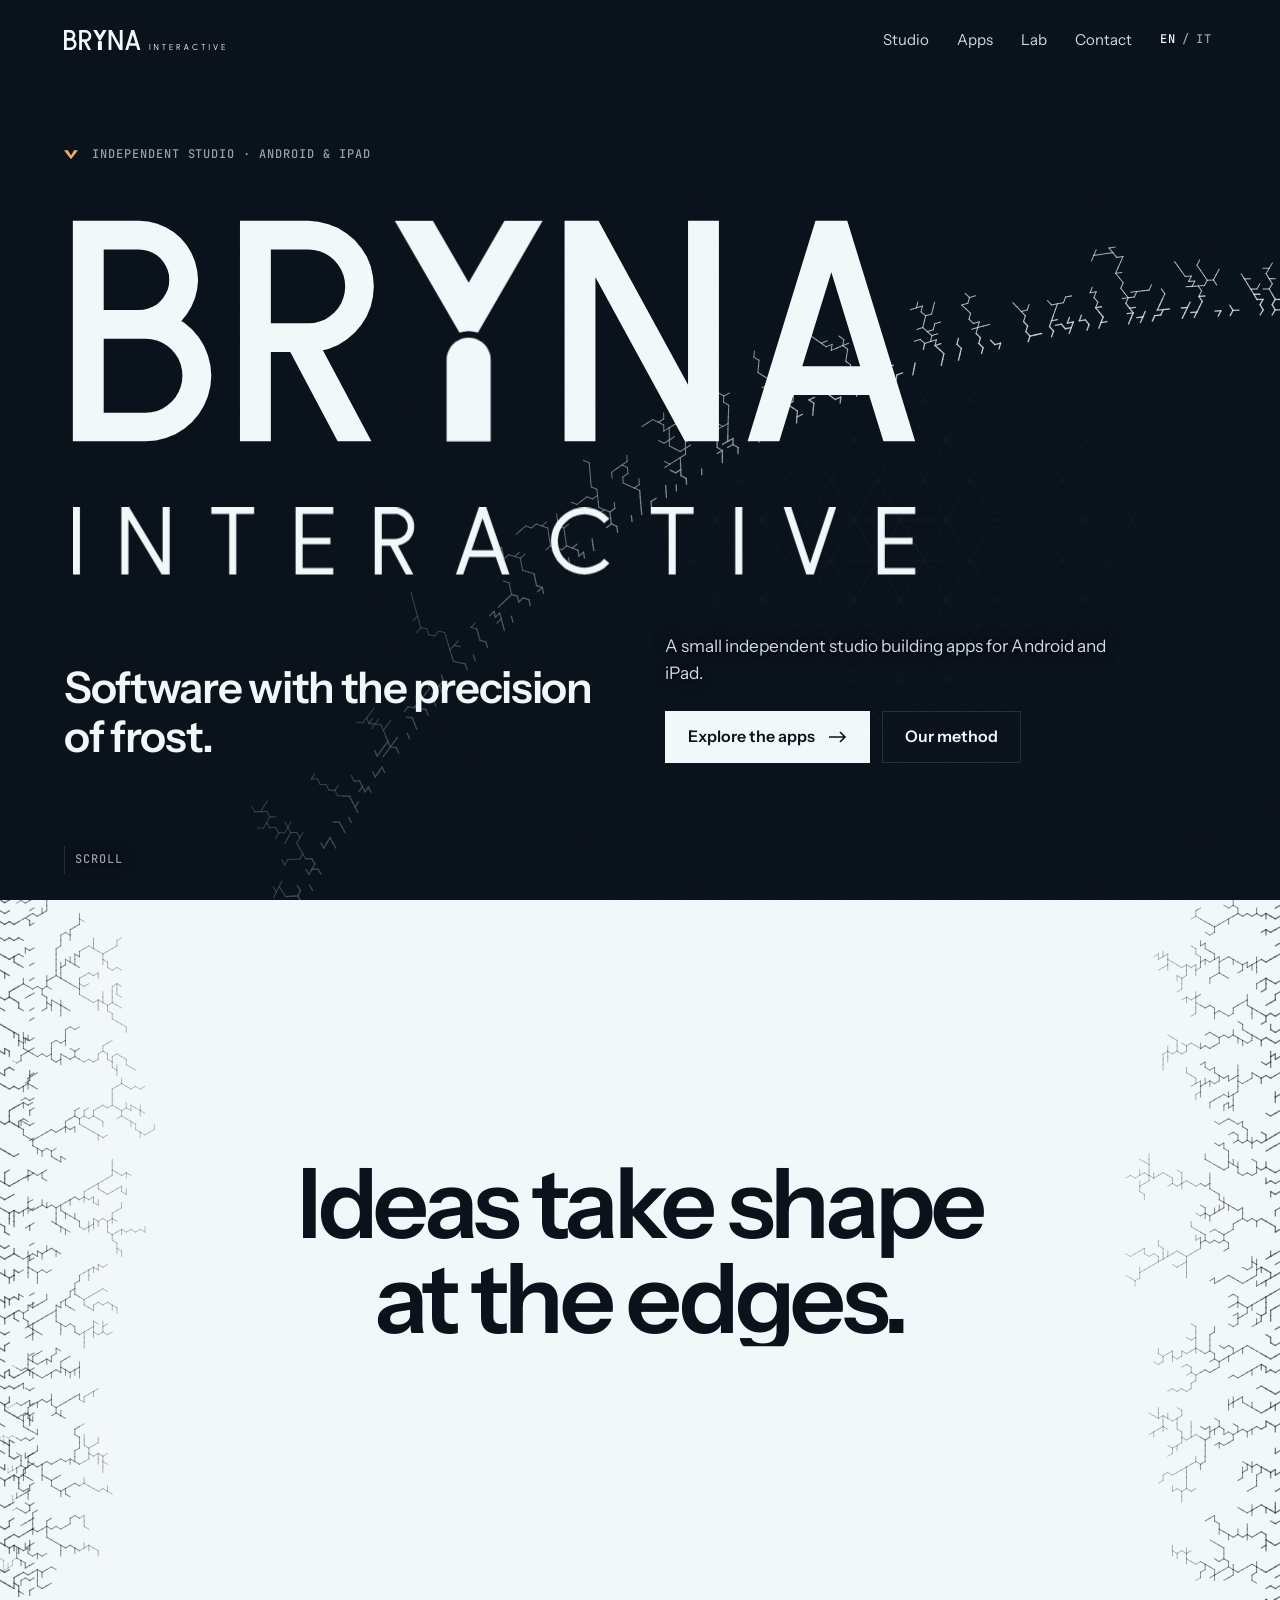
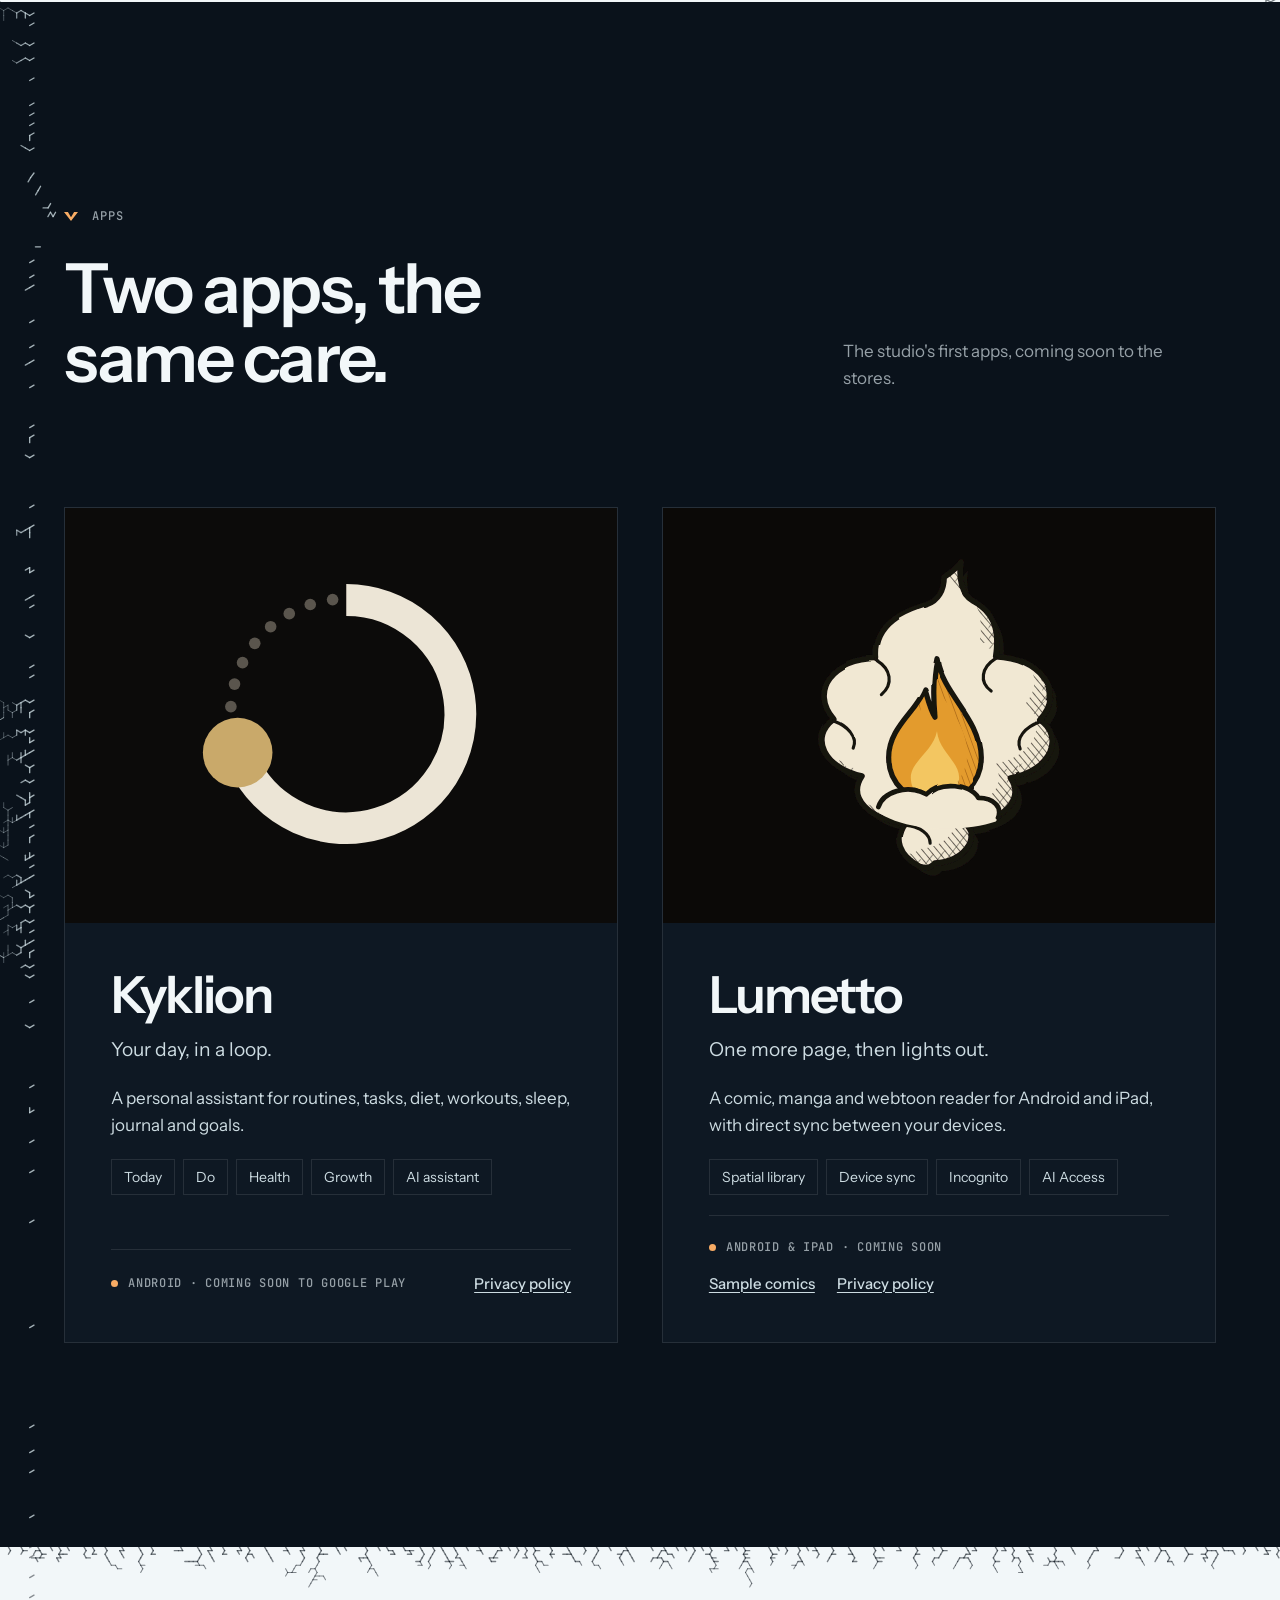
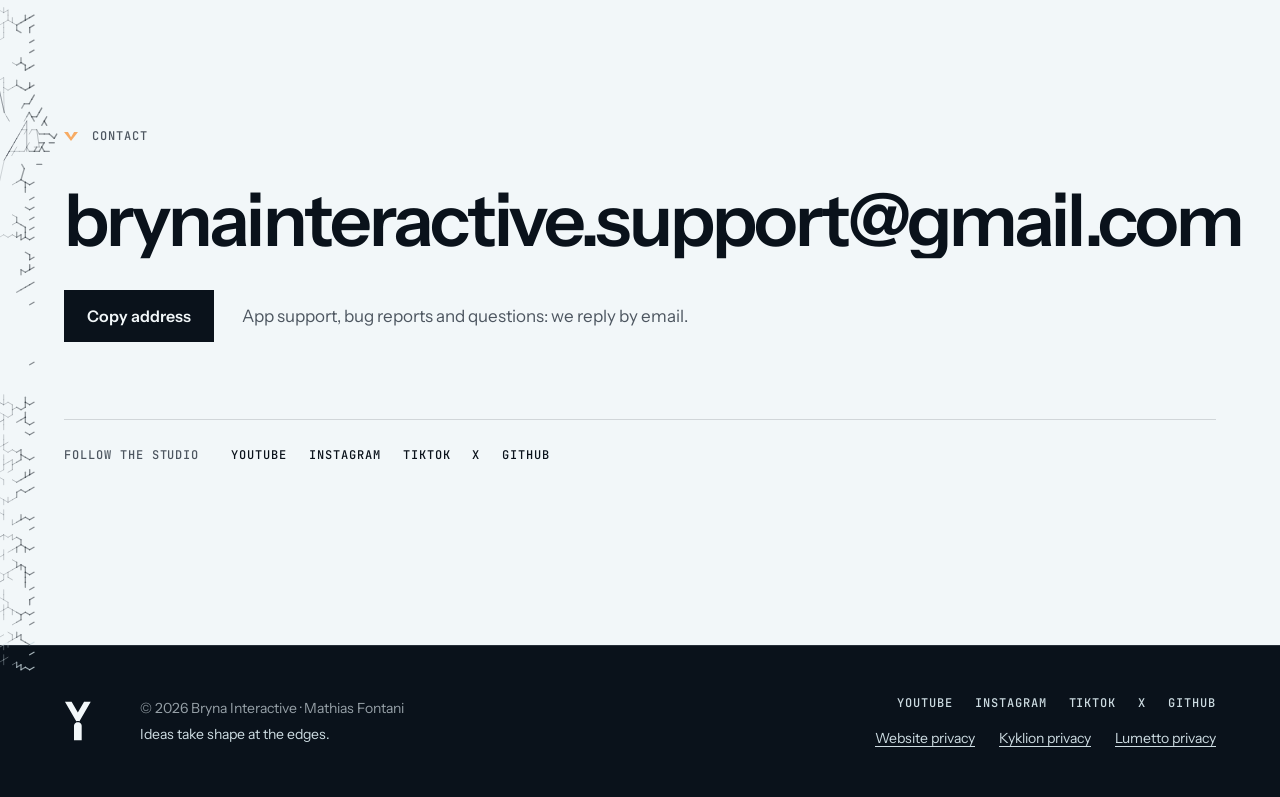
==== commit b63392d1: "Update index.html" ====
--- a/index.html
+++ b/index.html
@@ -142,7 +142,7 @@
           <div class="visivo"><svg viewBox="36 12 144 166" role="img" aria-label="Lumetto"><defs><path id="lu-n" d="M98.8 170.3C89 165.8 85.5 156.8 91.5 148.7C73.4 146.9 62.5 136.1 69.7 125.3C50.4 120.8 43.1 105.5 55.2 96.5C43.1 82.1 55.2 66.8 76.9 66.8C75.5 49 92 43 102 40C107.5 38 110.5 33 110.5 26.5C113.5 24.5 116.5 22 119 19C117.5 27 119.5 35 125 38.5C134 43 138.5 51 136.2 65.9C158.1 66.8 171.3 83 158.1 97.4C170.2 105.5 164.1 122.6 143.5 126.2C150.7 137 139.9 147.8 121.8 149.6C127.8 156.8 120.5 167.6 106 168.5C103.6 171.2 101.1 171.2 98.8 170.3Z"/><path id="lu-f" d="M101 70C104 88 123 100 123 119C123 132 113 141 100 141C87 141 77 132 77 119C77 104 91 96 95 85C97 92 98 96 100 99C99 88 99 79 101 70Z"/><filter id="lu-r" x="-10%" y="-10%" width="120%" height="120%"><feTurbulence type="fractalNoise" baseFrequency="0.03" numOctaves="2" seed="4"/><feDisplacementMap in="SourceGraphic" scale="1.5"/></filter><pattern id="lu-t1" width="2.8" height="2.8" patternUnits="userSpaceOnUse" patternTransform="rotate(-40)"><line x1="0" y1="0" x2="0" y2="2.8" stroke="#16120E" stroke-width="0.75"/></pattern><pattern id="lu-t2" width="3.4" height="3.4" patternUnits="userSpaceOnUse" patternTransform="rotate(38)"><line x1="0" y1="0" x2="0" y2="3.4" stroke="#16120E" stroke-width="0.6"/></pattern><pattern id="lu-tf" width="2.6" height="2.6" patternUnits="userSpaceOnUse" patternTransform="rotate(-20)"><line x1="0" y1="0" x2="0" y2="2.6" stroke="#9A5A12" stroke-width="0.7"/></pattern><mask id="lu-o1"><use href="#lu-n" fill="#fff"/><use href="#lu-n" fill="#000" transform="translate(-8 -7)"/></mask><mask id="lu-o2"><use href="#lu-n" fill="#fff"/><use href="#lu-n" fill="#000" transform="translate(-4 -4)"/></mask><mask id="lu-of"><use href="#lu-f" fill="#fff"/><use href="#lu-f" fill="#000" transform="translate(-7 -2)"/></mask></defs><use href="#lu-n" fill="#16120E" transform="translate(3.5 4)" filter="url(#lu-r)"/><use href="#lu-n" fill="#F1E8D3"/><rect width="200" height="200" fill="url(#lu-t1)" mask="url(#lu-o1)" opacity="0.8" filter="url(#lu-r)"/><rect width="200" height="200" fill="url(#lu-t2)" mask="url(#lu-o2)" opacity="0.7" filter="url(#lu-r)"/><use href="#lu-n" fill="none" stroke="#16120E" stroke-width="2.86" stroke-linejoin="round" filter="url(#lu-r)"/><g fill="none" stroke="#16120E" stroke-width="1.56" stroke-linecap="round" filter="url(#lu-r)"><path d="M76.9 67.7C84.2 72.2 85.5 79.4 79.4 84.8"/><path d="M136.2 66.8C129 71.3 127.8 78.5 133.9 83"/><path d="M55.2 97.4C62.5 100.1 67.3 105.5 64.9 110.9"/><path d="M158.1 98.3C150.7 101 146 106.4 148.3 111.8"/><path d="M91.5 149.6C98.8 150.5 103.6 154.1 103.6 158.6"/></g><g transform="translate(6 -3)"><g class="lu-fiamma"><use href="#lu-f" fill="#E39B2D"/><path d="M101 106C102 116 112 121 112 129C112 136 107 140 100 140C93 140 88 136 88 129C88 121 99 116 101 106Z" fill="#F3C661"/><rect width="200" height="200" fill="url(#lu-tf)" mask="url(#lu-of)" opacity="0.8"/><use href="#lu-f" fill="none" stroke="#16120E" stroke-width="2.6" stroke-linejoin="round" filter="url(#lu-r)"/></g></g><path d="M76.8 142.4C79 133.4 92 128.9 101.7 134.3C108.2 127.1 123.3 128.9 127.6 136.1C136.2 136.1 140.6 142.4 136.2 147.8C121.1 153.2 89.8 153.2 76.8 142.4Z" fill="#F1E8D3"/><path d="M77.9 140.6C80.1 133.4 92 128.9 101.7 134.3C108.2 127.1 123.3 128.9 127.6 136.1C135.2 136.1 139.5 140.6 137.3 146" fill="none" stroke="#16120E" stroke-width="2.34" stroke-linecap="round" stroke-linejoin="round" filter="url(#lu-r)"/></svg></div>
           <div class="app-corpo">
             <h3 id="t-lumetto">Lumetto</h3>
-            <p class="motto"><span class="t-en" lang="en">“One more page, then lights out.”</span><span class="t-it" lang="it">«Ancora una pagina, poi spengo il lume.»</span></p>
+            <p class="motto"><span class="t-en" lang="en">One more page, then lights out.</span><span class="t-it" lang="it">Ancora una pagina, poi spengo il lume.</span></p>
             <p class="desc"><span class="t-en" lang="en">A comic, manga and webtoon reader for Android and iPad, with direct sync between your devices.</span><span class="t-it" lang="it">Lettore di fumetti, manga e webtoon per Android e iPad, con sincronizzazione diretta tra i tuoi dispositivi.</span></p>
             <ul class="etichette">
               <li><span class="t-en" lang="en">Spatial library</span><span class="t-it" lang="it">Libreria a navigazione spaziale</span></li>
--- a/style.css
+++ b/style.css
@@ -62,6 +62,7 @@
   .nav a { font-size: clamp(34px, 9vw, 52px); font-weight: 600; letter-spacing: -.03em; color: var(--brina); padding: 4px 0; }
   .menu-open .nav { clip-path: polygon(0 0, 100% 0, 100% 100%, 0 100%); visibility: visible; transition: clip-path .7s var(--ease); }
   .menu-open { overflow: hidden; }
+  .menu-open .top.scrolled { -webkit-backdrop-filter: none; backdrop-filter: none; }
 }
 
 /* ------------------------------------------------------------------ elementi comuni */
